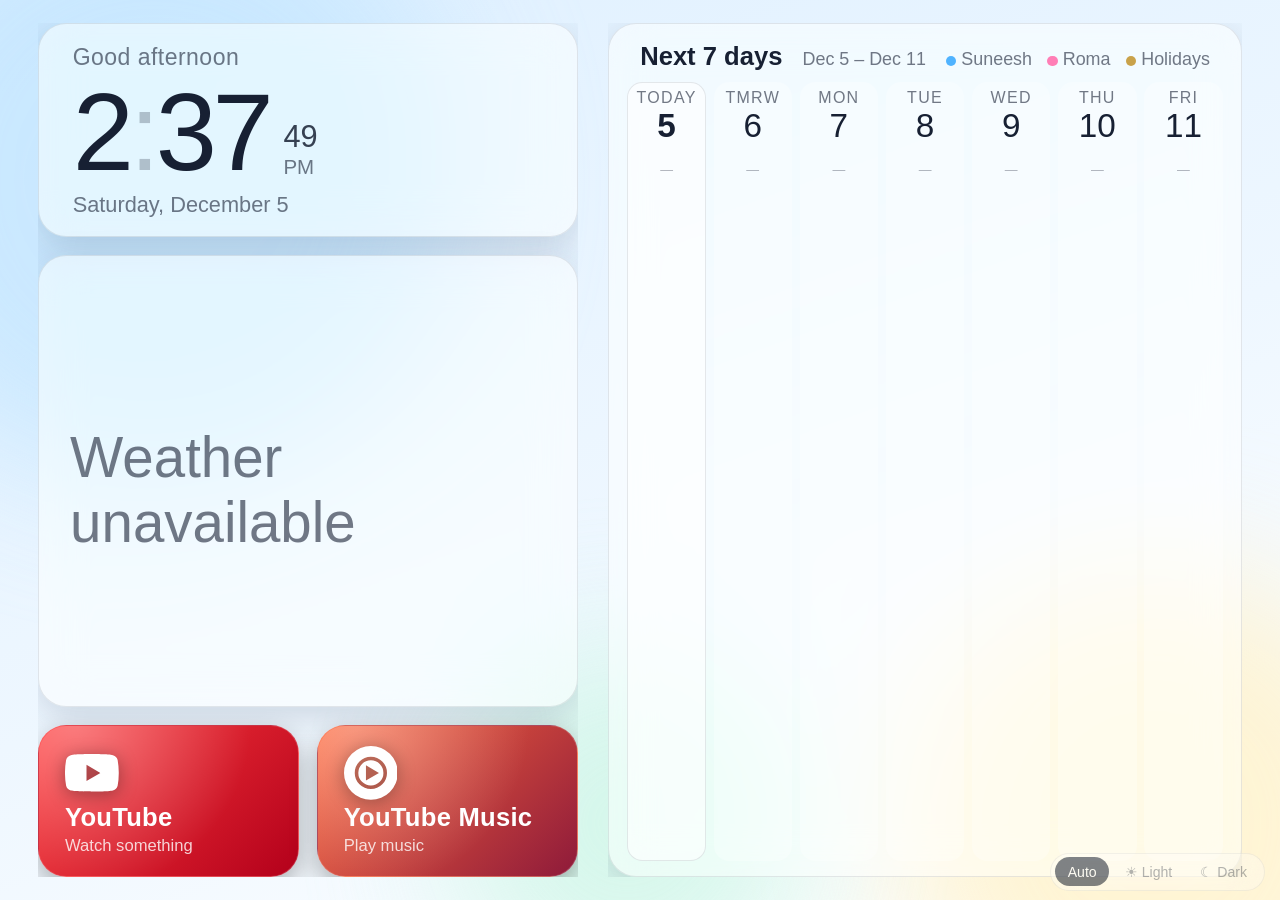
==== index.html @ c3b3e35f "Reserve status-bar height in Home Screen web-app mode (landscape reports 0 inset) Co-Authored-By: Cl" ====
<!doctype html>
<html lang="en">
<head>
<meta charset="utf-8">
<meta name="viewport" content="width=device-width,initial-scale=1,viewport-fit=cover">
<meta name="apple-mobile-web-app-capable" content="yes">
<meta name="apple-mobile-web-app-status-bar-style" content="black-translucent">
<title>Home</title>
<style>
:root{--fg:#f2f4f8;--muted:rgba(242,244,248,.62);--glass:rgba(255,255,255,.08);--line:rgba(255,255,255,.14);--chip:rgba(255,255,255,.16);--chipline:rgba(255,255,255,.7);--col:rgba(255,255,255,.04);--coltoday:rgba(255,255,255,.12);--shadow:rgba(0,0,0,.28)}
body.light{--fg:#172033;--muted:rgba(23,32,51,.6);--glass:rgba(255,255,255,.55);--line:rgba(23,32,51,.1);--chip:rgba(23,32,51,.08);--chipline:rgba(23,32,51,.55);--col:rgba(255,255,255,.28);--coltoday:rgba(255,255,255,.6);--shadow:rgba(40,60,90,.18)}
body{transition:color .6s}
*{box-sizing:border-box}
html,body{margin:0;height:100%;overflow:hidden;background:#0a0f1e;color:var(--fg);font-family:-apple-system,"SF Pro Display",Helvetica,Arial,sans-serif;-webkit-user-select:none;user-select:none;-webkit-touch-callout:none}
/* sky */
#sky{position:fixed;inset:0;background:linear-gradient(160deg,var(--c1) 0%,var(--c2) 55%,var(--c3) 100%);transition:background 8s linear;z-index:0}
.orb{position:fixed;border-radius:50%;filter:blur(70px);opacity:.55;transition:opacity .8s;mix-blend-mode:screen;z-index:0;will-change:transform}
#o1{width:48vw;height:48vw;left:-12vw;top:-10vw;background:var(--o1);animation:drift1 38s ease-in-out infinite alternate}
#o2{width:40vw;height:40vw;right:-10vw;bottom:-14vw;background:var(--o2);animation:drift2 46s ease-in-out infinite alternate}
#o3{width:28vw;height:28vw;left:35vw;bottom:-8vw;background:var(--o3);animation:drift3 54s ease-in-out infinite alternate}
@keyframes drift1{to{transform:translate(18vw,14vh) scale(1.15)}}
@keyframes drift2{to{transform:translate(-16vw,-18vh) scale(1.1)}}
@keyframes drift3{to{transform:translate(12vw,-22vh) scale(.9)}}
#stars{position:fixed;inset:0;z-index:0;opacity:0;transition:opacity 6s}
body.light #stars{display:none}
#stars i{position:absolute;width:2px;height:2px;border-radius:50%;background:#fff;animation:twinkle var(--d) ease-in-out infinite alternate}
@keyframes twinkle{from{opacity:.15;transform:scale(.8)}to{opacity:.95;transform:scale(1.2)}}
/* layout */
#app{position:relative;z-index:1;height:100%;height:-webkit-fill-available;display:grid;grid-template-columns:minmax(0,46fr) minmax(0,54fr);grid-template-rows:minmax(0,1fr);gap:2.4vw;padding:2.6vh 3vw;padding-top:calc(2.6vh + env(safe-area-inset-top));padding-bottom:calc(2.6vh + env(safe-area-inset-bottom));padding-left:calc(3vw + env(safe-area-inset-left));padding-right:calc(3vw + env(safe-area-inset-right));overflow:hidden}
body{height:-webkit-fill-available}
/* Home Screen web app: iPadOS draws its status bar over the page and reports 0 inset in landscape */
body.standalone #app{padding-top:calc(2.6vh + max(env(safe-area-inset-top), 28px))}
@media (orientation:portrait){body.standalone #app{padding-top:calc(2vh + max(env(safe-area-inset-top), 28px))}}
.col{display:flex;flex-direction:column;gap:2vh;min-height:0;overflow:hidden}
#clock,#tiles{flex:0 0 auto}
.card{background:var(--glass);border:1px solid var(--line);border-radius:2.2vw;-webkit-backdrop-filter:blur(22px) saturate(140%);backdrop-filter:blur(22px) saturate(140%);box-shadow:0 1.2vh 4vh var(--shadow);transition:background .6s,border-color .6s,box-shadow .6s;animation:rise .9s cubic-bezier(.2,.8,.2,1) both}
.card:nth-child(2){animation-delay:.12s}.card:nth-child(3){animation-delay:.24s}
@keyframes rise{from{opacity:0;transform:translateY(3vh)}to{opacity:1;transform:none}}
/* clock */
#clock{padding:2.2vh 2.6vw 2vh}
.greet{font-size:1.8vw;color:var(--muted);letter-spacing:.02em}
.time{font-size:8.6vw;font-weight:200;letter-spacing:-.04em;line-height:1;margin:.6vh 0 0;font-variant-numeric:tabular-nums;display:flex;align-items:flex-end}
.time .side{display:flex;flex-direction:column;justify-content:flex-end;margin-left:1.1vw;padding-bottom:.7vw;letter-spacing:0;font-weight:400}
.time .ss{font-size:2.4vw;color:var(--fg);opacity:.85;line-height:1}
.time .ampm{font-size:1.6vw;color:var(--muted);margin-top:.5vh;line-height:1}
.time .colon{transition:opacity .35s}
.date{font-size:1.7vw;color:var(--muted);margin-top:.6vh}
/* weather */
#wx{padding:2vh 2.4vw;flex:1 1 0;min-height:0;overflow:hidden;display:flex;flex-direction:column;justify-content:center}
.wxin{--wxs:1;font-size:calc(1.25vw * var(--wxs));display:flex;flex-direction:column}
.wx-now{display:flex;align-items:center;gap:2em}.wx-now>div:last-child{min-width:0}
.wx-icon{font-size:7em;line-height:1;filter:drop-shadow(0 .6vh 1.6vh rgba(0,0,0,.35));animation:bob 5s ease-in-out infinite}
@keyframes bob{50%{transform:translateY(-.8vh) rotate(-3deg)}}
.wx-temp{font-size:7.5em;font-weight:200;letter-spacing:-.04em;line-height:1}
.wx-desc{font-size:2em;margin-top:.3em}.wx-meta{font-size:1.6em;color:var(--muted);margin-top:.2em}
.wx-days{display:flex;justify-content:space-between;margin-top:1.6em;padding-top:1.3em;border-top:1px solid var(--line)}
.day{text-align:center;font-size:1.65em;color:var(--muted)}.day .i{font-size:1.9em;margin:.2em 0}.day .hi{color:var(--fg);font-weight:600}.day .lo{margin-left:.3em}
/* tiles */
#tiles{display:grid;grid-template-columns:1fr 1fr;gap:2vh}
.tile{position:relative;display:flex;flex-direction:column;justify-content:flex-end;gap:.4vh;padding:2.2vh 2vw;min-height:12vh;border-radius:2.2vw;color:#fff;text-decoration:none;overflow:hidden;border:1px solid rgba(255,255,255,.18);box-shadow:0 1.2vh 3vh rgba(0,0,0,.3);transition:transform .25s,box-shadow .25s;animation:rise .9s .36s cubic-bezier(.2,.8,.2,1) both}
.tile:active{transform:scale(.96)}
.tile::before{content:"";position:absolute;inset:-40%;background:radial-gradient(circle at 30% 20%,rgba(255,255,255,.35),transparent 45%);animation:sheen 9s linear infinite}
@keyframes sheen{to{transform:rotate(360deg)}}
.tile svg{width:4.2vw;height:4.2vw;fill:#fff;filter:drop-shadow(0 .4vh 1vh rgba(0,0,0,.35))}
.tile .t{font-size:2vw;font-weight:600;letter-spacing:.01em}.tile .s{font-size:1.3vw;opacity:.8}
#yt{background:linear-gradient(135deg,#ff3d3d,#b3001b)}#ym{background:linear-gradient(135deg,#ff6a3d,#8e1a3a)}
/* calendar */
#cal{flex:1;overflow:hidden;position:relative;display:flex;flex-direction:column}
#cal .hd{display:flex;justify-content:space-between;align-items:baseline;padding:2vh 2.4vw 1.2vh}
#cal .hd b{font-size:2vw;font-weight:600}#cal .hd span{font-size:1.4vw;color:var(--muted)}
#days{flex:1;min-height:0;display:grid;grid-template-columns:repeat(7,minmax(0,1fr));gap:.6vw;padding:0 1.4vw 1.6vh}
.dcol{display:flex;flex-direction:column;min-height:0;border-radius:1.2vw;padding:.8vh .5vw;background:var(--col)}
.dcol.today{background:var(--coltoday);box-shadow:inset 0 0 0 1px var(--line)}
.dcol .dn{font-size:1.25vw;color:var(--muted);text-align:center;letter-spacing:.08em;text-transform:uppercase}
.dcol .dd{font-size:2.6vw;font-weight:300;text-align:center;line-height:1.15;margin-bottom:.8vh}
.dcol.today .dd{font-weight:600}
.evs{display:flex;flex-direction:column;gap:.5vh;min-height:0;overflow:hidden}
.ev{cursor:pointer;-webkit-tap-highlight-color:transparent;transition:transform .15s,background .2s;background:var(--chip);border-left:.3vw solid var(--c,var(--chipline));border-radius:.6vw;padding:.5vh .5vw;font-size:1.15vw;line-height:1.25;overflow:hidden}
.ev .et{display:block;font-size:.95vw;color:var(--muted);font-variant-numeric:tabular-nums}
.ev .es{display:-webkit-box;-webkit-line-clamp:2;-webkit-box-orient:vertical;overflow:hidden;font-weight:500;word-break:break-word}
.ev.allday{background:var(--chip)}
.ev.now{box-shadow:inset 0 0 0 1px var(--c,var(--chipline))}
.ev:active{transform:scale(.95)}
.more{font-size:1vw;color:var(--muted);text-align:center;margin-top:.3vh;cursor:pointer;padding:.4vh 0}
/* event sheet */
#sheet{position:fixed;inset:0;z-index:10;display:flex;align-items:center;justify-content:center;background:rgba(5,8,20,.45);-webkit-backdrop-filter:blur(6px);backdrop-filter:blur(6px);opacity:0;pointer-events:none;transition:opacity .25s}
#sheet.open{opacity:1;pointer-events:auto}
#sheet .box{width:min(560px,82vw);max-height:78vh;overflow:auto;-webkit-overflow-scrolling:touch;background:var(--glass);border:1px solid var(--line);border-radius:22px;padding:26px 28px;color:var(--fg);-webkit-backdrop-filter:blur(30px) saturate(150%);backdrop-filter:blur(30px) saturate(150%);box-shadow:0 20px 60px rgba(0,0,0,.35);transform:translateY(20px) scale(.97);transition:transform .3s cubic-bezier(.2,.8,.2,1)}
body:not(.light) #sheet .box{background:rgba(20,28,52,.82)}
body.light #sheet .box{background:rgba(255,255,255,.9)}
#sheet.open .box{transform:none}
#sheet h2{margin:0 0 6px;font-size:26px;font-weight:600;line-height:1.2}
#sheet .when{font-size:17px;color:var(--muted)}
#sheet .row{display:flex;gap:10px;margin-top:16px;font-size:16px;line-height:1.4}
#sheet .row b{flex:0 0 22px;text-align:center;opacity:.75;font-weight:400}
#sheet .notes{white-space:pre-wrap;word-break:break-word}
#sheet .notes a{color:inherit}
#sheet .list .item{padding:12px 0;border-top:1px solid var(--line);cursor:pointer}
#sheet .list .item:first-child{border-top:0}
#sheet .list .item .when{font-size:14px}
#sheet .list .item .t{font-size:18px;font-weight:500}
#sheet .close{display:block;margin:22px auto 0;padding:10px 26px;border-radius:30px;border:0;background:var(--fg);color:var(--bgc,#0a0f1e);font:inherit;font-size:16px;font-weight:600;cursor:pointer}
body.light #sheet .close{color:#fff}
.empty{font-size:1vw;color:var(--muted);text-align:center;margin-top:1vh;opacity:.6}
#cal .hd .legend{display:flex;gap:1.2vw;font-size:1.1vw;color:var(--muted);flex-wrap:wrap;justify-content:flex-end}
#cal .hd .legend i{display:inline-block;width:.8vw;height:.8vw;border-radius:50%;margin-right:.4vw;vertical-align:middle;background:var(--c)}
@media (orientation:portrait){#cal .hd .legend{font-size:1.6vw}#cal .hd .legend i{width:1.2vw;height:1.2vw}}
#sheet .who{display:inline-block;font-size:14px;padding:3px 10px;border-radius:12px;margin-bottom:10px;color:#fff;background:var(--c,#888)}
/* portrait: stack everything */
@media (orientation:portrait){
 #app{grid-template-columns:minmax(0,1fr);grid-template-rows:auto minmax(0,1fr);gap:2vh;padding:2vh 4vw;padding-top:calc(2vh + env(safe-area-inset-top));padding-bottom:calc(2vh + env(safe-area-inset-bottom))}
 .col:first-child{display:grid;grid-template-columns:1fr 1fr;grid-template-rows:auto auto;gap:2vh}
 #clock{grid-column:1}#wx{grid-column:2;grid-row:1}#tiles{grid-column:1/-1}
 .time{font-size:10vw}.greet,.date{font-size:2.5vw}.time .ss{font-size:3vw}.time .ampm{font-size:2.2vw}
 .wxin{font-size:calc(1.6vw * var(--wxs))}
 .tile{min-height:11vh}.tile .t{font-size:2.8vw}.tile .s{font-size:1.8vw}.tile svg{width:5.5vw;height:5.5vw}
 #cal .hd b{font-size:2.8vw}#cal .hd span{font-size:1.9vw}
 .dcol .dn{font-size:1.7vw}.dcol .dd{font-size:3.6vw}.ev{font-size:1.65vw}.ev .et{font-size:1.35vw}.more,.empty{font-size:1.5vw}
}
.dim #app{filter:brightness(.72)}
body.light .orb{opacity:.7;mix-blend-mode:normal}
/* mode toggle */
#mode{position:fixed;right:calc(1.2vw + env(safe-area-inset-right));bottom:calc(1vh + env(safe-area-inset-bottom));z-index:5;display:flex;gap:.2vw;padding:.3vw;border-radius:3vw;background:var(--glass);border:1px solid var(--line);-webkit-backdrop-filter:blur(16px);backdrop-filter:blur(16px);opacity:.55;transition:opacity .3s}
#mode:hover,#mode:active{opacity:1}
#mode button{appearance:none;-webkit-appearance:none;border:0;background:transparent;color:var(--fg);font:inherit;font-size:1.1vw;padding:.5vw 1vw;border-radius:3vw;opacity:.6;cursor:pointer}
#mode button.on{background:var(--fg);color:#fff;opacity:1}
body.light #mode button.on{color:#fff}
body:not(.light) #mode button.on{color:#0a0f1e}
@media (orientation:portrait){#mode button{font-size:1.6vw;padding:.8vw 1.5vw}}
</style>
</head>
<body>
<div id="sky"></div><div class="orb" id="o1"></div><div class="orb" id="o2"></div><div class="orb" id="o3"></div><div id="stars"></div>
<div id="app">
  <div class="col">
    <div class="card" id="clock">
      <div class="greet" id="greet">Hello</div>
      <div class="time"><span id="hh">--</span><span class="colon" id="dot">:</span><span id="mm">--</span><span class="side"><span class="ss" id="ss">--</span><span class="ampm" id="ampm"></span></span></div>
      <div class="date" id="date"></div>
    </div>
    <div class="card" id="wx"><div class="wxin"><div class="wx-desc" style="color:var(--muted)">Loading weather…</div></div></div>
    <div id="tiles">
      <a class="tile" id="yt" href="https://www.youtube.com/?app=desktop" rel="noopener">
        <svg viewBox="0 0 24 24"><path d="M23.5 6.2a3 3 0 0 0-2.1-2.1C19.5 3.6 12 3.6 12 3.6s-7.5 0-9.4.5A3 3 0 0 0 .5 6.2 31 31 0 0 0 0 12a31 31 0 0 0 .5 5.8 3 3 0 0 0 2.1 2.1c1.9.5 9.4.5 9.4.5s7.5 0 9.4-.5a3 3 0 0 0 2.1-2.1A31 31 0 0 0 24 12a31 31 0 0 0-.5-5.8zM9.6 15.6V8.4l6.2 3.6-6.2 3.6z"/></svg>
        <div class="t">YouTube</div><div class="s">Watch something</div></a>
      <a class="tile" id="ym" href="https://music.youtube.com" rel="noopener">
        <svg viewBox="0 0 24 24"><path d="M12 0a12 12 0 1 0 0 24 12 12 0 0 0 0-24zm0 4.8a7.2 7.2 0 1 1 0 14.4 7.2 7.2 0 0 1 0-14.4zm0 1.6a5.6 5.6 0 1 0 0 11.2 5.6 5.6 0 0 0 0-11.2zM9.8 8.6l5.8 3.4-5.8 3.4V8.6z"/></svg>
        <div class="t">YouTube Music</div><div class="s">Play music</div></a>
    </div>
  </div>
  <div class="col">
    <div class="card" id="cal">
      <div class="hd"><b>Next 7 days</b><span id="week"></span><span class="legend" id="legend"></span></div>
      <div id="days"></div>
    </div>
  </div>
</div>
<div id="sheet"><div class="box" id="sheetbox"></div></div>
<div id="mode"><button data-m="auto">Auto</button><button data-m="light">☀︎ Light</button><button data-m="dark">☾ Dark</button></div>
<script>if(navigator.standalone||matchMedia('(display-mode: standalone)').matches)document.body.classList.add('standalone')</script>
<script src="./vendor/ical.min.js"></script>
<script>
// ---- settings ----
var CAL_INDEX='./calendars/index.json'; // feeds synced every 20 min by .github/workflows/sync-calendar.yml from the CAL_FEEDS secret
var MAX_EVENTS=5; // per day before "+N more"
var TZ='America/Los_Angeles', LAT=37.7749, LON=-122.4194;
var DIM_FROM=22, DIM_TO=6; // dim screen between these hours

// ---- calendar (ICS file in this repo, rendered as a 7-day view) ----
function ymd(d){return fmt(d,{year:'numeric',month:'2-digit',day:'2-digit'})} // local date key in TZ
function dayStart(d){var p=ymd(d).split('/');return new Date(p[2]+'-'+p[0]+'-'+p[1]+'T00:00:00')}
function esc(t){return String(t).replace(/[&<>]/g,function(c){return{'&':'&amp;','<':'&lt;','>':'&gt;'}[c]})}
var EVS=[],DAYS=[];
function renderCal(events){
 var now=new Date(),days=[],i,h=''; EVS=[];DAYS=[];
 for(i=0;i<7;i++){var d=new Date(now);d.setDate(now.getDate()+i);days.push({key:ymd(d),date:d,evs:[]})}
 events.forEach(function(e){days.forEach(function(d){
  if(e.allDay){ if(e.dayKeys.indexOf(d.key)>=0) d.evs.push(e) }
  else if(ymd(e.start)===d.key) d.evs.push(e) })});
 days.forEach(function(d,i){
  d.evs.sort(function(a,b){return (a.allDay?-1:a.start-0)-(b.allDay?-1:b.start-0)});
  h+='<div class="dcol'+(i===0?' today':'')+'"><div class="dn">'+(i===0?'Today':i===1?'Tmrw':fmt(d.date,{weekday:'short'}))+'</div><div class="dd">'+fmt(d.date,{day:'numeric'})+'</div><div class="evs">';
  if(!d.evs.length) h+='<div class="empty">—</div>';
  d.evs.slice(0,MAX_EVENTS).forEach(function(e){
   var live=!e.allDay&&e.start<=now&&e.end>now; EVS.push(e);
   h+='<div data-ev="'+(EVS.length-1)+'" class="ev'+(e.allDay?' allday':'')+(live?' now':'')+'" style="--c:'+e.color+'">'+(e.allDay?'':'<span class="et">'+fmt(e.start,{hour:'numeric',minute:'2-digit'}).replace(/:00/,'').replace(' ','').toLowerCase()+'</span>')+'<span class="es">'+esc(e.title)+'</span></div>'});
  if(d.evs.length>MAX_EVENTS){DAYS.push(d);h+='<div class="more" data-day="'+(DAYS.length-1)+'">+'+(d.evs.length-MAX_EVENTS)+' more</div>'}
  h+='</div></div>'});
 document.getElementById('days').innerHTML=h;
}
function parseFeed(txt,cal,from,to,out){
  var comp=new ICAL.Component(ICAL.parse(txt));
  comp.getAllSubcomponents('vevent').forEach(function(v){
   var ev=new ICAL.Event(v); if(!ev.startDate) return;
   function push(st,en){ var s=st.toJSDate(),e=en?en.toJSDate():new Date(s.getTime()+3600000);
    if(e<from||s>to) return;
    var allDay=st.isDate, keys=[];
    if(allDay){ var nd=en?Math.max(1,Math.round((Date.UTC(en.year,en.month-1,en.day)-Date.UTC(st.year,st.month-1,st.day))/86400000)):1;
     for(var k=0;k<nd;k++){var u=new Date(Date.UTC(st.year,st.month-1,st.day+k));keys.push(('0'+(u.getUTCMonth()+1)).slice(-2)+'/'+('0'+u.getUTCDate()).slice(-2)+'/'+u.getUTCFullYear())}}
    out.push({title:ev.summary||'(untitled)',start:s,end:e,allDay:allDay,dayKeys:keys,loc:ev.location||'',notes:ev.description||'',cal:cal.name,color:cal.color}) }
   if(ev.isRecurring()){ var it=ev.iterator(),n,c=0; while((n=it.next())&&c++<2000){ var d=n.toJSDate(); if(d>to) break; if(d<from&&!ev.duration) continue; var occ=ev.getOccurrenceDetails(n); push(occ.startDate,occ.endDate) } }
   else push(ev.startDate,ev.endDate);
  });
}
function loadCal(){
 var from=new Date();from.setDate(from.getDate()-1);var to=new Date();to.setDate(to.getDate()+8);
 fetch(CAL_INDEX+'?t='+Date.now()).then(function(r){return r.json()}).then(function(cals){
  document.getElementById('legend').innerHTML=cals.length>1?cals.map(function(c){return '<span style="--c:'+c.color+'"><i></i>'+esc(c.name)+'</span>'}).join(''):'';
  return Promise.all(cals.map(function(c){return fetch('./calendars/'+c.file+'?t='+Date.now()).then(function(r){return r.text()}).then(function(t){return {cal:c,txt:t}}).catch(function(){return null})}))
 }).then(function(feeds){
  var out=[]; feeds.forEach(function(f){ if(!f) return; try{parseFeed(f.txt,f.cal,from,to,out)}catch(e){console.warn('bad feed',f.cal.name,e)} });
  renderCal(out);
 }).catch(function(e){document.getElementById('days').innerHTML='<div class="empty" style="grid-column:1/-1">Calendar unavailable</div>'});
}
loadCal();setInterval(loadCal,10*60*1000);
// ---- event details sheet ----
function linkify(t){return esc(t).replace(/(https?:\/\/[^\s<]+)/g,'<a href="$1">$1</a>')}
function whenText(e){
 if(e.allDay){var n=e.dayKeys.length;return 'All day'+(n>1?' · '+n+' days':'')}
 var same=ymd(e.start)===ymd(e.end), t=function(d){return fmt(d,{hour:'numeric',minute:'2-digit'})};
 return fmt(e.start,{weekday:'long',month:'short',day:'numeric'})+' · '+t(e.start)+' – '+(same?t(e.end):fmt(e.end,{month:'short',day:'numeric'})+' '+t(e.end))}
function openSheet(html){document.getElementById('sheetbox').innerHTML=html+'<button class="close" data-close>Close</button>';document.getElementById('sheet').classList.add('open');clearTimeout(window._sheetT);window._sheetT=setTimeout(closeSheet,60000)}
function closeSheet(){document.getElementById('sheet').classList.remove('open')}
function showEvent(e){
 var dateLine=e.allDay?fmt(new Date(Date.UTC(+e.dayKeys[0].slice(6),+e.dayKeys[0].slice(0,2)-1,+e.dayKeys[0].slice(3,5),12)),{weekday:'long',month:'long',day:'numeric'}):'';
 var h=(e.cal?'<span class="who" style="--c:'+e.color+'">'+esc(e.cal)+'</span>':'')+'<h2>'+esc(e.title)+'</h2><div class="when">'+(dateLine?dateLine+' · ':'')+whenText(e)+'</div>';
 if(e.loc) h+='<div class="row"><b>📍</b><div>'+linkify(e.loc)+'</div></div>';
 if(e.notes) h+='<div class="row"><b>📝</b><div class="notes">'+linkify(e.notes)+'</div></div>';
 openSheet(h)}
document.getElementById('days').addEventListener('click',function(ev){
 var t=ev.target.closest('[data-ev]'); if(t){showEvent(EVS[+t.getAttribute('data-ev')]);return}
 var m=ev.target.closest('[data-day]'); if(m){var d=DAYS[+m.getAttribute('data-day')],h='<h2>'+fmt(d.date,{weekday:'long',month:'long',day:'numeric'})+'</h2><div class="list">';
  d.evs.forEach(function(e,i){h+='<div class="item" data-li="'+i+'"><div class="when">'+(e.allDay?'All day':fmt(e.start,{hour:'numeric',minute:'2-digit'}))+'</div><div class="t">'+esc(e.title)+'</div></div>'});
  openSheet(h+'</div>');window._listDay=d}});
document.getElementById('sheet').addEventListener('click',function(ev){
 var li=ev.target.closest('[data-li]'); if(li&&window._listDay){showEvent(window._listDay.evs[+li.getAttribute('data-li')]);return}
 if(ev.target.id==='sheet'||ev.target.hasAttribute('data-close')) closeSheet()});

// ---- clock, greeting, sky ----
var SKYS={dark:{ // hour -> [c1,c2,c3,o1,o2,o3]
 night:['#070b1a','#0d1530','#141b3d','#2b3a8f','#4b1f7a','#0e6b7a'],
 dawn:['#120f2e','#2e1a45','#4a2340','#7a3f6b','#3d2a73','#8a5a3a'],
 day:['#0b1630','#122447','#1a3260','#2a5aa8','#3a2f80','#13706e'],
 dusk:['#140f2c','#331a44','#512238','#8a3d5a','#47307f','#8a4a2e']},
 light:{
 night:['#c9d3ea','#dfe6f5','#eef2fb','#b9c8f2','#d9c4ee','#bfe3ea'],
 dawn:['#f5dfe6','#fbe9d6','#fff6ea','#ffc9b3','#e3c8f2','#ffe2a8'],
 day:['#dff0ff','#eef7ff','#ffffff','#bfe4ff','#fff0c2','#c8f5e3'],
 dusk:['#f6e3ea','#ffe8d8','#fff3e6','#ffcdb8','#e2caf4','#ffe0b0']}};
var SKY=SKYS.dark;
// ---- light / dark mode ----
var MODE=(location.search.match(/mode=(auto|light|dark)/)||[])[1]||localStorage.getItem('mode')||'auto';
function isLightNow(h){return h>=7&&h<19}
function applyMode(h){var light=MODE==='light'||(MODE==='auto'&&isLightNow(h));document.body.classList.toggle('light',light);SKY=light?SKYS.light:SKYS.dark;
 var b=document.querySelectorAll('#mode button');for(var i=0;i<b.length;i++)b[i].classList.toggle('on',b[i].getAttribute('data-m')===MODE)}
document.getElementById('mode').addEventListener('click',function(e){var t=e.target.closest('button');if(!t)return;MODE=t.getAttribute('data-m');localStorage.setItem('mode',MODE);lastHour=-1;tick()});
function mix(a,b,t){var p=function(h){return[parseInt(h.slice(1,3),16),parseInt(h.slice(3,5),16),parseInt(h.slice(5,7),16)]},x=p(a),y=p(b);return'rgb('+x.map(function(v,i){return Math.round(v+(y[i]-v)*t)}).join(',')+')'}
function palette(h){ // smooth blend by hour (fractional)
 var k=[[0,'night'],[5,'night'],[7,'dawn'],[10,'day'],[16,'day'],[19,'dusk'],[21,'night'],[24,'night']];
 for(var i=0;i<k.length-1;i++) if(h>=k[i][0]&&h<k[i+1][0]){var t=(h-k[i][0])/(k[i+1][0]-k[i][0]);return SKY[k[i][1]].map(function(c,j){return mix(c,SKY[k[i+1][1]][j],t)})}
 return SKY.night}
function fmt(d,o){return new Intl.DateTimeFormat('en-US',Object.assign({timeZone:TZ},o)).format(d)}
var lastHour=-1;
function tick(){
 var d=new Date();
 var parts={};new Intl.DateTimeFormat('en-US',{timeZone:TZ,hour:'numeric',minute:'2-digit',second:'2-digit',hour12:false}).formatToParts(d).forEach(function(x){parts[x.type]=x.value});
 var h=+parts.hour%24, m=('0'+parts.minute).slice(-2), s=('0'+parts.second).slice(-2);
 var h12=((h+11)%12)+1;
 document.getElementById('hh').textContent=h12;document.getElementById('mm').textContent=m;
 document.getElementById('ss').textContent=s;
 document.getElementById('ampm').textContent=h<12?'AM':'PM';
 document.getElementById('dot').style.opacity=(d.getSeconds()%2)?.25:1;
 if(h!==lastHour){ lastHour=h; applyMode(h);
  document.getElementById('date').textContent=fmt(d,{weekday:'long',month:'long',day:'numeric'});
  document.getElementById('greet').textContent=h<5?'Good night':h<12?'Good morning':h<17?'Good afternoon':h<22?'Good evening':'Good night';
  var wkEnd=new Date(d);wkEnd.setDate(d.getDate()+6);
  document.getElementById('week').textContent=fmt(d,{month:'short',day:'numeric'})+' – '+fmt(wkEnd,{month:'short',day:'numeric'});
  var dim=(h>=DIM_FROM||h<DIM_TO);document.body.classList.toggle('dim',dim);
 }
 var p=palette(h+d.getMinutes()/60),r=document.documentElement.style;
 ['--c1','--c2','--c3','--o1','--o2','--o3'].forEach(function(v,i){r.setProperty(v,p[i])});
 document.getElementById('stars').style.opacity=(h>=20||h<6)?1:0;
}
(function stars(){var w=document.getElementById('stars'),f='';for(var i=0;i<90;i++)f+='<i style="left:'+Math.random()*100+'%;top:'+Math.random()*100+'%;--d:'+(2+Math.random()*4)+'s;animation-delay:-'+Math.random()*5+'s;width:'+(1+Math.random()*2)+'px;height:'+(1+Math.random()*2)+'px"></i>';w.innerHTML=f})();
tick();setInterval(tick,1000);

// ---- weather (Open-Meteo, no key) ----
var W={0:['☀️','Clear'],1:['🌤\ufe0f','Mostly clear'],2:['⛅','Partly cloudy'],3:['☁️','Overcast'],45:['🌫\ufe0f','Fog'],48:['🌫\ufe0f','Fog'],51:['🌦\ufe0f','Light drizzle'],53:['🌦\ufe0f','Drizzle'],55:['🌧\ufe0f','Heavy drizzle'],61:['🌧\ufe0f','Light rain'],63:['🌧\ufe0f','Rain'],65:['🌧\ufe0f','Heavy rain'],66:['🌧\ufe0f','Freezing rain'],67:['🌧\ufe0f','Freezing rain'],71:['🌨\ufe0f','Light snow'],73:['🌨\ufe0f','Snow'],75:['❄️','Heavy snow'],77:['🌨\ufe0f','Snow grains'],80:['🌦\ufe0f','Showers'],81:['🌧\ufe0f','Showers'],82:['⛈\ufe0f','Heavy showers'],85:['🌨\ufe0f','Snow showers'],86:['❄️','Snow showers'],95:['⛈\ufe0f','Thunderstorm'],96:['⛈\ufe0f','Thunderstorm'],99:['⛈\ufe0f','Thunderstorm']};
function wx(c,night){var x=W[c]||['🌡\ufe0f','—'];if(night&&(c===0||c===1))return['🌙',x[1]];return x}
function weather(){
 var u='https://api.open-meteo.com/v1/forecast?latitude='+LAT+'&longitude='+LON+'&current=temperature_2m,weather_code,wind_speed_10m,relative_humidity_2m,is_day&daily=temperature_2m_max,temperature_2m_min,weather_code&temperature_unit=fahrenheit&wind_speed_unit=mph&timezone='+encodeURIComponent(TZ)+'&forecast_days=5';
 fetch(u).then(function(r){return r.json()}).then(function(d){
  var c=d.current,x=wx(c.weather_code,!c.is_day),h='';
  h+='<div class="wx-now"><div class="wx-icon">'+x[0]+'</div><div><div class="wx-temp">'+Math.round(c.temperature_2m)+'°</div><div class="wx-desc">'+x[1]+' · San Francisco</div><div class="wx-meta">H '+Math.round(d.daily.temperature_2m_max[0])+'° L '+Math.round(d.daily.temperature_2m_min[0])+'° · '+Math.round(c.wind_speed_10m)+' mph · '+c.relative_humidity_2m+'%</div></div></div><div class="wx-days">';
  for(var i=1;i<d.daily.time.length;i++){var dt=new Date(d.daily.time[i]+'T12:00:00'),y=wx(d.daily.weather_code[i]);
   h+='<div class="day"><div>'+dt.toLocaleDateString('en-US',{weekday:'short'})+'</div><div class="i">'+y[0]+'</div><span class="hi">'+Math.round(d.daily.temperature_2m_max[i])+'°</span><span class="lo">'+Math.round(d.daily.temperature_2m_min[i])+'°</span></div>'}
  document.querySelector('#wx .wxin').innerHTML=h+'</div>'; fitWx(); setTimeout(fitWx,400); setTimeout(fitWx,2000);
 }).catch(function(){document.querySelector('#wx .wxin').innerHTML='<div class="wx-desc" style="color:var(--muted)">Weather unavailable</div>'});
}
// shrink the weather contents until they fit the card (runs after load, on resize and rotation)
function fitWx(){var card=document.getElementById('wx'),inner=card.querySelector('.wxin'),cs=getComputedStyle(card);
 var availH=card.clientHeight-parseFloat(cs.paddingTop)-parseFloat(cs.paddingBottom),availW=card.clientWidth-parseFloat(cs.paddingLeft)-parseFloat(cs.paddingRight);
 function fits(v){inner.style.setProperty('--wxs',v);return inner.scrollHeight<=availH&&inner.scrollWidth<=availW+1}
 var lo=.4,hi=1.8; for(var k=0;k<12;k++){var mid=(lo+hi)/2; if(fits(mid))lo=mid; else hi=mid}
 inner.style.setProperty('--wxs',(lo*.98).toFixed(3));
 if(window.FIT_DEBUG)console.log('fitWx t='+Math.round(performance.now())+' availH='+availH+' availW='+availW+' sc='+lo.toFixed(3));}
window.FIT_DEBUG=/debug/.test(location.search);var fitT;function fitSoon(){clearTimeout(fitT);fitT=setTimeout(fitWx,120)}
window.addEventListener('resize',fitSoon);window.addEventListener('orientationchange',fitSoon);
if(window.ResizeObserver){new ResizeObserver(fitSoon).observe(document.getElementById('wx'))}
weather();setInterval(weather,15*60*1000);
// reload nightly so the calendar embed never goes stale
setInterval(function(){var h=new Date().getHours();if(h===4)location.reload()},60*60*1000);
</script>
</body>
</html>
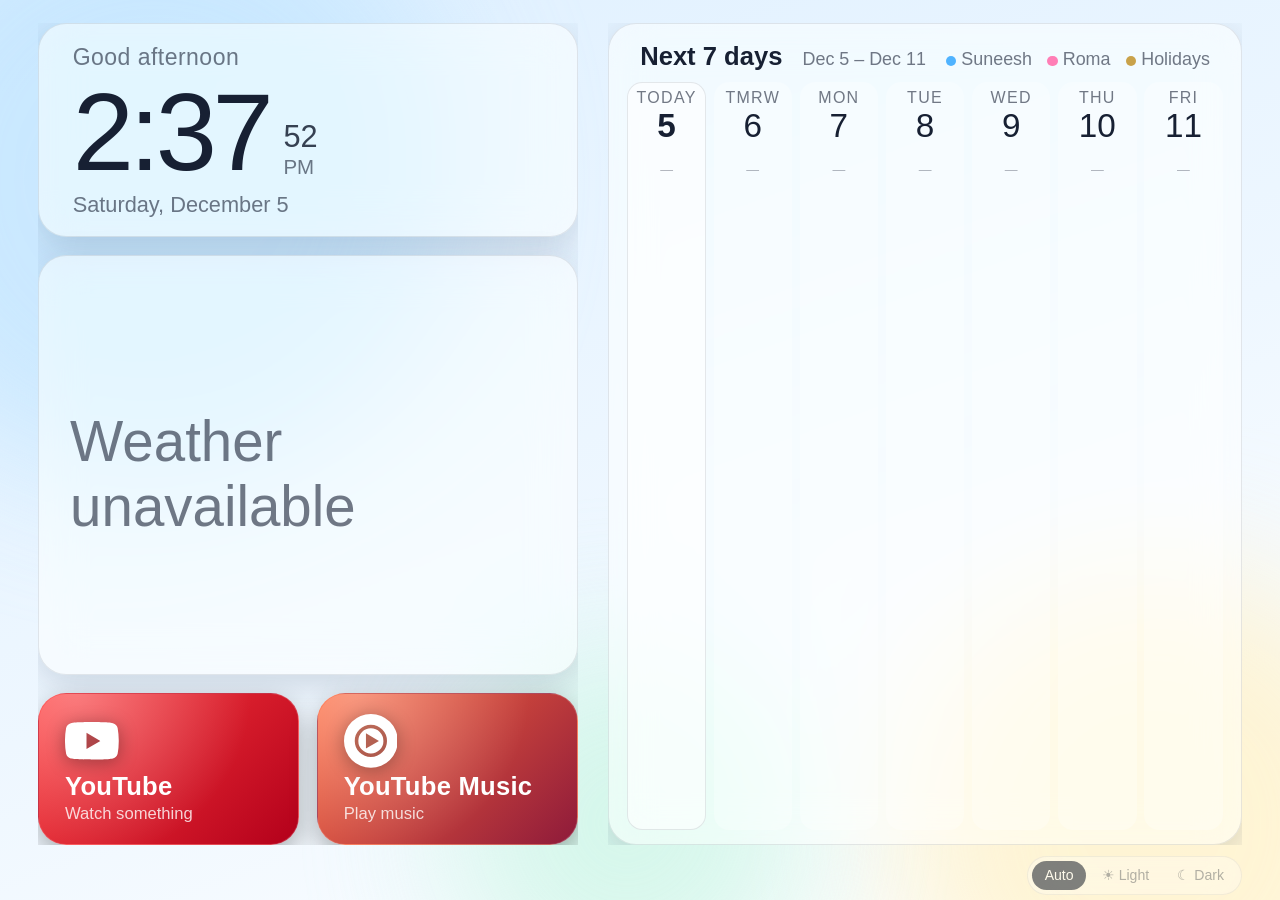
==== commit 1b3d84f0: "Reserve a bottom strip for the mode toggle so it never overlaps the cards Co-Authored-By: Claude Fab" ====
--- a/index.html
+++ b/index.html
@@ -26,7 +26,7 @@
 #stars i{position:absolute;width:2px;height:2px;border-radius:50%;background:#fff;animation:twinkle var(--d) ease-in-out infinite alternate}
 @keyframes twinkle{from{opacity:.15;transform:scale(.8)}to{opacity:.95;transform:scale(1.2)}}
 /* layout */
-#app{position:relative;z-index:1;height:100%;height:-webkit-fill-available;display:grid;grid-template-columns:minmax(0,46fr) minmax(0,54fr);grid-template-rows:minmax(0,1fr);gap:2.4vw;padding:2.6vh 3vw;padding-top:calc(2.6vh + env(safe-area-inset-top));padding-bottom:calc(2.6vh + env(safe-area-inset-bottom));padding-left:calc(3vw + env(safe-area-inset-left));padding-right:calc(3vw + env(safe-area-inset-right));overflow:hidden}
+#app{position:relative;z-index:1;height:100%;height:-webkit-fill-available;display:grid;grid-template-columns:minmax(0,46fr) minmax(0,54fr);grid-template-rows:minmax(0,1fr);gap:2.4vw;padding:2.6vh 3vw;padding-top:calc(2.6vh + env(safe-area-inset-top));padding-bottom:calc(1vh + 3.6vw + env(safe-area-inset-bottom));padding-left:calc(3vw + env(safe-area-inset-left));padding-right:calc(3vw + env(safe-area-inset-right));overflow:hidden}
 body{height:-webkit-fill-available}
 /* Home Screen web app: iPadOS draws its status bar over the page and reports 0 inset in landscape */
 body.standalone #app{padding-top:calc(2.6vh + max(env(safe-area-inset-top), 28px))}
@@ -108,7 +108,7 @@
 #sheet .who{display:inline-block;font-size:14px;padding:3px 10px;border-radius:12px;margin-bottom:10px;color:#fff;background:var(--c,#888)}
 /* portrait: stack everything */
 @media (orientation:portrait){
- #app{grid-template-columns:minmax(0,1fr);grid-template-rows:auto minmax(0,1fr);gap:2vh;padding:2vh 4vw;padding-top:calc(2vh + env(safe-area-inset-top));padding-bottom:calc(2vh + env(safe-area-inset-bottom))}
+ #app{grid-template-columns:minmax(0,1fr);grid-template-rows:auto minmax(0,1fr);gap:2vh;padding:2vh 4vw;padding-top:calc(2vh + env(safe-area-inset-top));padding-bottom:calc(1vh + 5.6vw + env(safe-area-inset-bottom))}
  .col:first-child{display:grid;grid-template-columns:1fr 1fr;grid-template-rows:auto auto;gap:2vh}
  #clock{grid-column:1}#wx{grid-column:2;grid-row:1}#tiles{grid-column:1/-1}
  .time{font-size:10vw}.greet,.date{font-size:2.5vw}.time .ss{font-size:3vw}.time .ampm{font-size:2.2vw}
@@ -120,13 +120,13 @@
 .dim #app{filter:brightness(.72)}
 body.light .orb{opacity:.7;mix-blend-mode:normal}
 /* mode toggle */
-#mode{position:fixed;right:calc(1.2vw + env(safe-area-inset-right));bottom:calc(1vh + env(safe-area-inset-bottom));z-index:5;display:flex;gap:.2vw;padding:.3vw;border-radius:3vw;background:var(--glass);border:1px solid var(--line);-webkit-backdrop-filter:blur(16px);backdrop-filter:blur(16px);opacity:.55;transition:opacity .3s}
+#mode{position:fixed;right:calc(3vw + env(safe-area-inset-right));bottom:calc(.6vh + env(safe-area-inset-bottom));z-index:5;display:flex;gap:.2vw;padding:.3vw;border-radius:3vw;background:var(--glass);border:1px solid var(--line);-webkit-backdrop-filter:blur(16px);backdrop-filter:blur(16px);opacity:.55;transition:opacity .3s}
 #mode:hover,#mode:active{opacity:1}
 #mode button{appearance:none;-webkit-appearance:none;border:0;background:transparent;color:var(--fg);font:inherit;font-size:1.1vw;padding:.5vw 1vw;border-radius:3vw;opacity:.6;cursor:pointer}
 #mode button.on{background:var(--fg);color:#fff;opacity:1}
 body.light #mode button.on{color:#fff}
 body:not(.light) #mode button.on{color:#0a0f1e}
-@media (orientation:portrait){#mode button{font-size:1.6vw;padding:.8vw 1.5vw}}
+@media (orientation:portrait){#mode{right:calc(4vw + env(safe-area-inset-right))}#mode button{font-size:1.6vw;padding:.8vw 1.5vw}}
 </style>
 </head>
 <body>
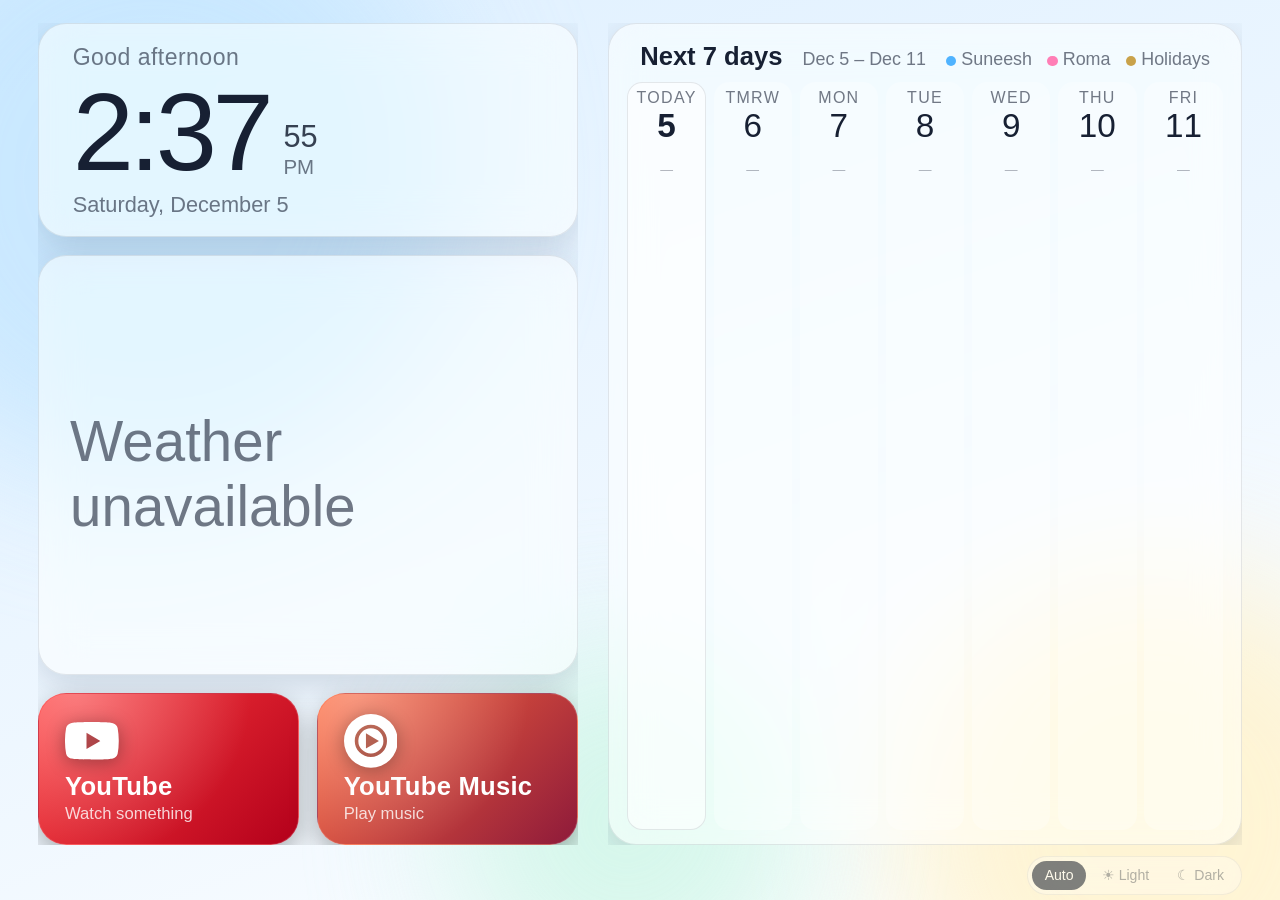
==== commit fc2e0caf: "Self-update: reload when a new version of the page is published Co-Authored-By: Claude Fable 5.1 <no" ====
--- a/index.html
+++ b/index.html
@@ -308,7 +308,11 @@
 window.addEventListener('resize',fitSoon);window.addEventListener('orientationchange',fitSoon);
 if(window.ResizeObserver){new ResizeObserver(fitSoon).observe(document.getElementById('wx'))}
 weather();setInterval(weather,15*60*1000);
-// reload nightly so the calendar embed never goes stale
+// self-update: compare the live page to the one we loaded; reload when it changes (and nightly at 4 AM)
+var PAGE_SRC=null;
+function fetchSelf(){return fetch(location.pathname+'?v='+Date.now(),{cache:'no-store'}).then(function(r){return r.ok?r.text():null})}
+fetchSelf().then(function(t){PAGE_SRC=t});
+setInterval(function(){fetchSelf().then(function(t){if(t&&PAGE_SRC&&t!==PAGE_SRC&&!document.getElementById('sheet').classList.contains('open'))location.reload()})},10*60*1000);
 setInterval(function(){var h=new Date().getHours();if(h===4)location.reload()},60*60*1000);
 </script>
 </body>
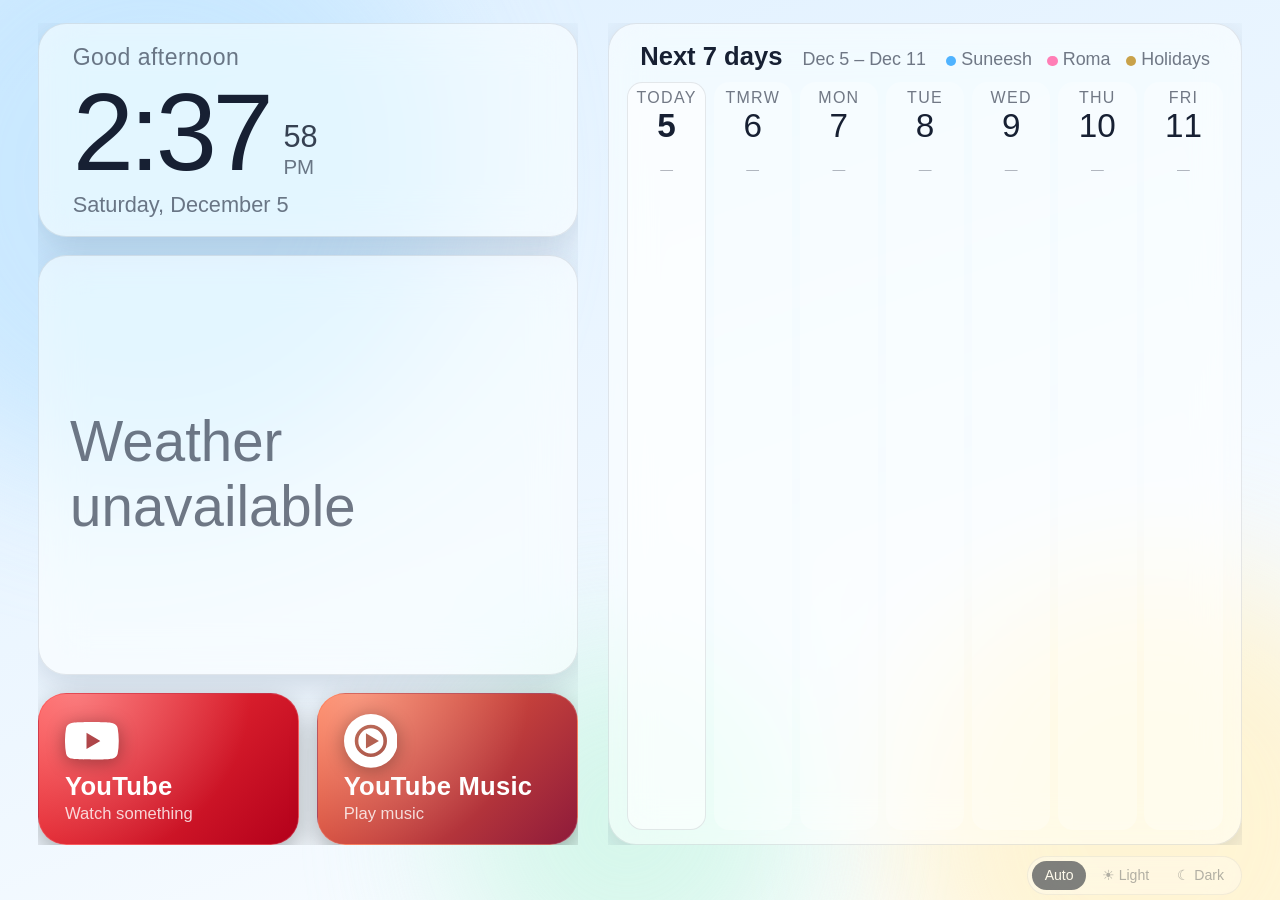
==== commit a13f32d6: "Sync: several feeds per person, placeholders for people without a link yet; legend dedupes names Co-" ====
--- a/index.html
+++ b/index.html
@@ -205,7 +205,8 @@
 function loadCal(){
  var from=new Date();from.setDate(from.getDate()-1);var to=new Date();to.setDate(to.getDate()+8);
  fetch(CAL_INDEX+'?t='+Date.now()).then(function(r){return r.json()}).then(function(cals){
-  document.getElementById('legend').innerHTML=cals.length>1?cals.map(function(c){return '<span style="--c:'+c.color+'"><i></i>'+esc(c.name)+'</span>'}).join(''):'';
+  var seen={},uniq=cals.filter(function(c){if(seen[c.name])return false;seen[c.name]=1;return true});
+  document.getElementById('legend').innerHTML=uniq.length>1?uniq.map(function(c){return '<span style="--c:'+c.color+'"><i></i>'+esc(c.name)+'</span>'}).join(''):'';
   return Promise.all(cals.map(function(c){return fetch('./calendars/'+c.file+'?t='+Date.now()).then(function(r){return r.text()}).then(function(t){return {cal:c,txt:t}}).catch(function(){return null})}))
  }).then(function(feeds){
   var out=[]; feeds.forEach(function(f){ if(!f) return; try{parseFeed(f.txt,f.cal,from,to,out)}catch(e){console.warn('bad feed',f.cal.name,e)} });
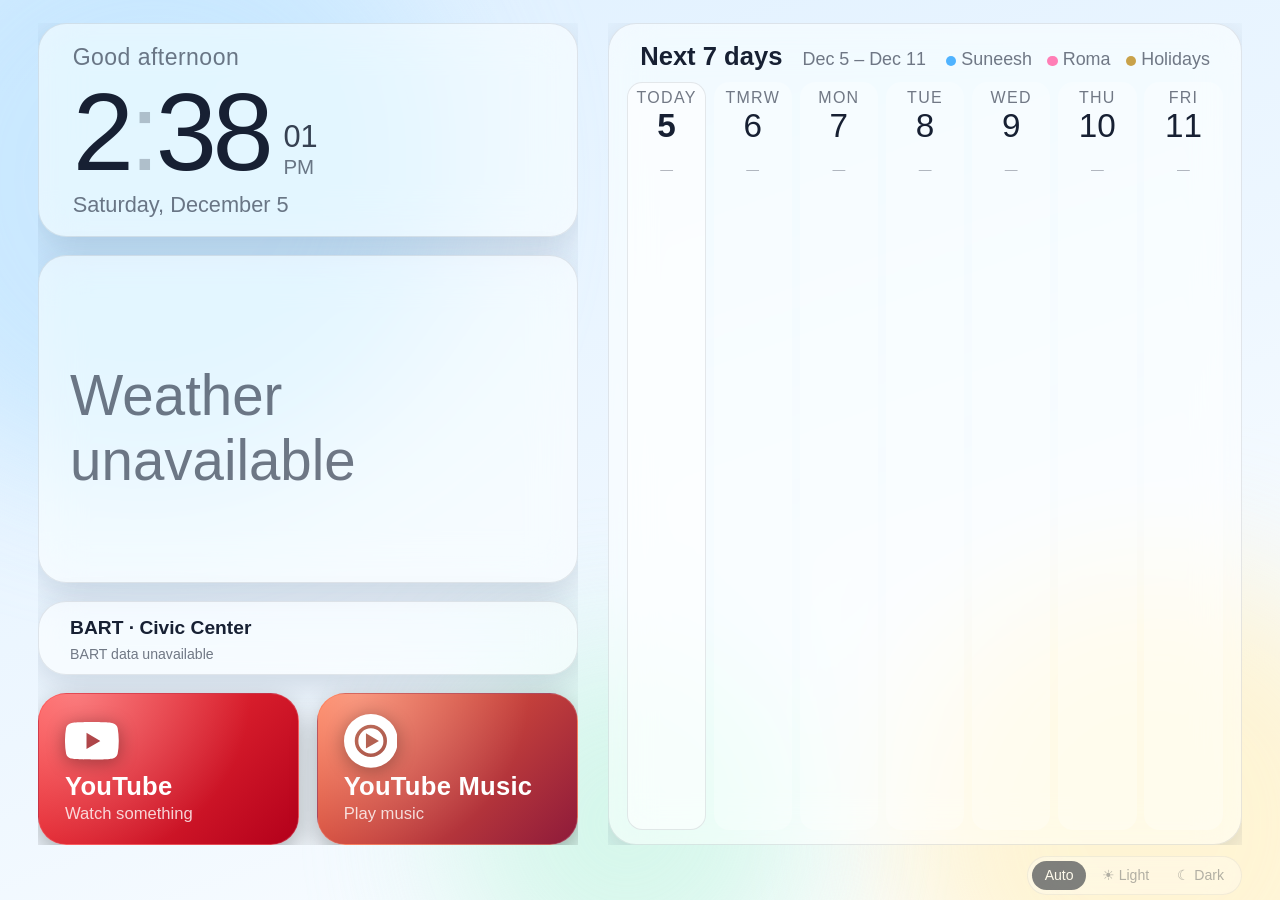
==== commit 7b8a7bcc: "BART departures card for Civic Center (public feed, refreshes every minute) Co-Authored-By: Claude F" ====
--- a/index.html
+++ b/index.html
@@ -55,6 +55,19 @@
 .wx-desc{font-size:2em;margin-top:.3em}.wx-meta{font-size:1.6em;color:var(--muted);margin-top:.2em}
 .wx-days{display:flex;justify-content:space-between;margin-top:1.6em;padding-top:1.3em;border-top:1px solid var(--line)}
 .day{text-align:center;font-size:1.65em;color:var(--muted)}.day .i{font-size:1.9em;margin:.2em 0}.day .hi{color:var(--fg);font-weight:600}.day .lo{margin-left:.3em}
+/* bart */
+#bart{padding:1.6vh 2.4vw 1.4vh;flex:0 0 auto}
+#bart .bh{display:flex;justify-content:space-between;align-items:baseline;margin-bottom:.8vh}
+#bart .bh b{font-size:1.5vw;font-weight:600}#bart .bh span{font-size:1.1vw;color:var(--muted)}
+#bart .dirs{display:grid;grid-template-columns:1fr 1fr;gap:1.6vw}
+#bart .dir h4{margin:0 0 .5vh;font-size:1.05vw;font-weight:600;letter-spacing:.08em;text-transform:uppercase;color:var(--muted)}
+#bart .row{display:flex;align-items:center;gap:.6vw;font-size:1.25vw;line-height:1.3;padding:.25vh 0}
+#bart .row i{flex:0 0 .7vw;height:.7vw;border-radius:50%;background:var(--lc)}
+#bart .row .dest{flex:1;white-space:nowrap;overflow:hidden;text-overflow:ellipsis}
+#bart .row .mins{font-variant-numeric:tabular-nums;color:var(--muted);white-space:nowrap}
+#bart .row .mins b{color:var(--fg);font-weight:600}
+#bart .none{font-size:1.1vw;color:var(--muted)}
+@media (orientation:portrait){#bart{grid-column:1/-1}#bart .bh b{font-size:2.2vw}#bart .bh span{font-size:1.6vw}#bart .dir h4{font-size:1.5vw}#bart .row{font-size:1.8vw}#bart .row i{flex-basis:1vw;height:1vw}#bart .none{font-size:1.6vw}}
 /* tiles */
 #tiles{display:grid;grid-template-columns:1fr 1fr;gap:2vh}
 .tile{position:relative;display:flex;flex-direction:column;justify-content:flex-end;gap:.4vh;padding:2.2vh 2vw;min-height:12vh;border-radius:2.2vw;color:#fff;text-decoration:none;overflow:hidden;border:1px solid rgba(255,255,255,.18);box-shadow:0 1.2vh 3vh rgba(0,0,0,.3);transition:transform .25s,box-shadow .25s;animation:rise .9s .36s cubic-bezier(.2,.8,.2,1) both}
@@ -110,7 +123,7 @@
 @media (orientation:portrait){
  #app{grid-template-columns:minmax(0,1fr);grid-template-rows:auto minmax(0,1fr);gap:2vh;padding:2vh 4vw;padding-top:calc(2vh + env(safe-area-inset-top));padding-bottom:calc(1vh + 5.6vw + env(safe-area-inset-bottom))}
  .col:first-child{display:grid;grid-template-columns:1fr 1fr;grid-template-rows:auto auto;gap:2vh}
- #clock{grid-column:1}#wx{grid-column:2;grid-row:1}#tiles{grid-column:1/-1}
+ #clock{grid-column:1}#wx{grid-column:2;grid-row:1}#tiles,#bart{grid-column:1/-1}
  .time{font-size:10vw}.greet,.date{font-size:2.5vw}.time .ss{font-size:3vw}.time .ampm{font-size:2.2vw}
  .wxin{font-size:calc(1.6vw * var(--wxs))}
  .tile{min-height:11vh}.tile .t{font-size:2.8vw}.tile .s{font-size:1.8vw}.tile svg{width:5.5vw;height:5.5vw}
@@ -139,6 +152,7 @@
       <div class="date" id="date"></div>
     </div>
     <div class="card" id="wx"><div class="wxin"><div class="wx-desc" style="color:var(--muted)">Loading weather…</div></div></div>
+    <div class="card" id="bart"><div class="bh"><b>BART · Civic Center</b><span id="bart-upd">loading…</span></div><div class="dirs" id="bart-dirs"></div></div>
     <div id="tiles">
       <a class="tile" id="yt" href="https://www.youtube.com/?app=desktop" rel="noopener">
         <svg viewBox="0 0 24 24"><path d="M23.5 6.2a3 3 0 0 0-2.1-2.1C19.5 3.6 12 3.6 12 3.6s-7.5 0-9.4.5A3 3 0 0 0 .5 6.2 31 31 0 0 0 0 12a31 31 0 0 0 .5 5.8 3 3 0 0 0 2.1 2.1c1.9.5 9.4.5 9.4.5s7.5 0 9.4-.5a3 3 0 0 0 2.1-2.1A31 31 0 0 0 24 12a31 31 0 0 0-.5-5.8zM9.6 15.6V8.4l6.2 3.6-6.2 3.6z"/></svg>
@@ -285,6 +299,25 @@
 (function stars(){var w=document.getElementById('stars'),f='';for(var i=0;i<90;i++)f+='<i style="left:'+Math.random()*100+'%;top:'+Math.random()*100+'%;--d:'+(2+Math.random()*4)+'s;animation-delay:-'+Math.random()*5+'s;width:'+(1+Math.random()*2)+'px;height:'+(1+Math.random()*2)+'px"></i>';w.innerHTML=f})();
 tick();setInterval(tick,1000);
 
+// ---- BART departures (public feed, no key needed beyond BART's published one) ----
+var BART_STATION='CIVC', BART_KEY='MW9S-E7SL-26DU-VV8V', LINE={RED:'#e8373d',YELLOW:'#f5c400',BLUE:'#2f8bff',GREEN:'#3cb54a',ORANGE:'#ff8a00',PURPLE:'#9b59ff',WHITE:'#dddddd'};
+function bart(){
+ fetch('https://api.bart.gov/api/etd.aspx?cmd=etd&orig='+BART_STATION+'&key='+BART_KEY+'&json=y').then(function(r){return r.json()}).then(function(j){
+  var st=j.root.station[0],dirs={North:[],South:[]};
+  (st.etd||[]).forEach(function(e){var est=e.estimate.filter(function(x){return x.minutes!=='0'||true}).slice(0,3);if(!est.length)return;
+   var mins=est.map(function(x){return x.minutes==='Leaving'?0:+x.minutes}),dir=est[0].direction==='North'?'North':'South';
+   dirs[dir].push({dest:e.destination,color:LINE[(est[0].color||'').toUpperCase()]||'#aaa',mins:mins,first:Math.min.apply(null,mins)})});
+  function col(title,list){list.sort(function(a,b){return a.first-b.first});var h='<div class="dir"><h4>'+title+'</h4>';
+   if(!list.length)h+='<div class="none">No trains</div>';
+   list.slice(0,3).forEach(function(d){h+='<div class="row" style="--lc:'+d.color+'"><i></i><span class="dest">'+esc(d.dest)+'</span><span class="mins">'+d.mins.map(function(m,i){return (i===0?'<b>':'')+(m===0?'Now':m)+(i===0?'</b>':'')}).join(' · ')+'<span style="opacity:.6"> min</span></span></div>'});
+   return h+'</div>'}
+  document.getElementById('bart-dirs').innerHTML=col('East Bay · North',dirs.North)+col('Daly City · SFO · South',dirs.South);
+  document.getElementById('bart-upd').textContent='updated '+(j.root.time||'').replace(/:\d\d (AM|PM) \w+$/,' $1').toLowerCase();
+  fitSoon();
+ }).catch(function(){document.getElementById('bart-dirs').innerHTML='<div class="none">BART data unavailable</div>';document.getElementById('bart-upd').textContent=''});
+}
+bart();setInterval(bart,60*1000);
+
 // ---- weather (Open-Meteo, no key) ----
 var W={0:['☀️','Clear'],1:['🌤\ufe0f','Mostly clear'],2:['⛅','Partly cloudy'],3:['☁️','Overcast'],45:['🌫\ufe0f','Fog'],48:['🌫\ufe0f','Fog'],51:['🌦\ufe0f','Light drizzle'],53:['🌦\ufe0f','Drizzle'],55:['🌧\ufe0f','Heavy drizzle'],61:['🌧\ufe0f','Light rain'],63:['🌧\ufe0f','Rain'],65:['🌧\ufe0f','Heavy rain'],66:['🌧\ufe0f','Freezing rain'],67:['🌧\ufe0f','Freezing rain'],71:['🌨\ufe0f','Light snow'],73:['🌨\ufe0f','Snow'],75:['❄️','Heavy snow'],77:['🌨\ufe0f','Snow grains'],80:['🌦\ufe0f','Showers'],81:['🌧\ufe0f','Showers'],82:['⛈\ufe0f','Heavy showers'],85:['🌨\ufe0f','Snow showers'],86:['❄️','Snow showers'],95:['⛈\ufe0f','Thunderstorm'],96:['⛈\ufe0f','Thunderstorm'],99:['⛈\ufe0f','Thunderstorm']};
 function wx(c,night){var x=W[c]||['🌡\ufe0f','—'];if(night&&(c===0||c===1))return['🌙',x[1]];return x}
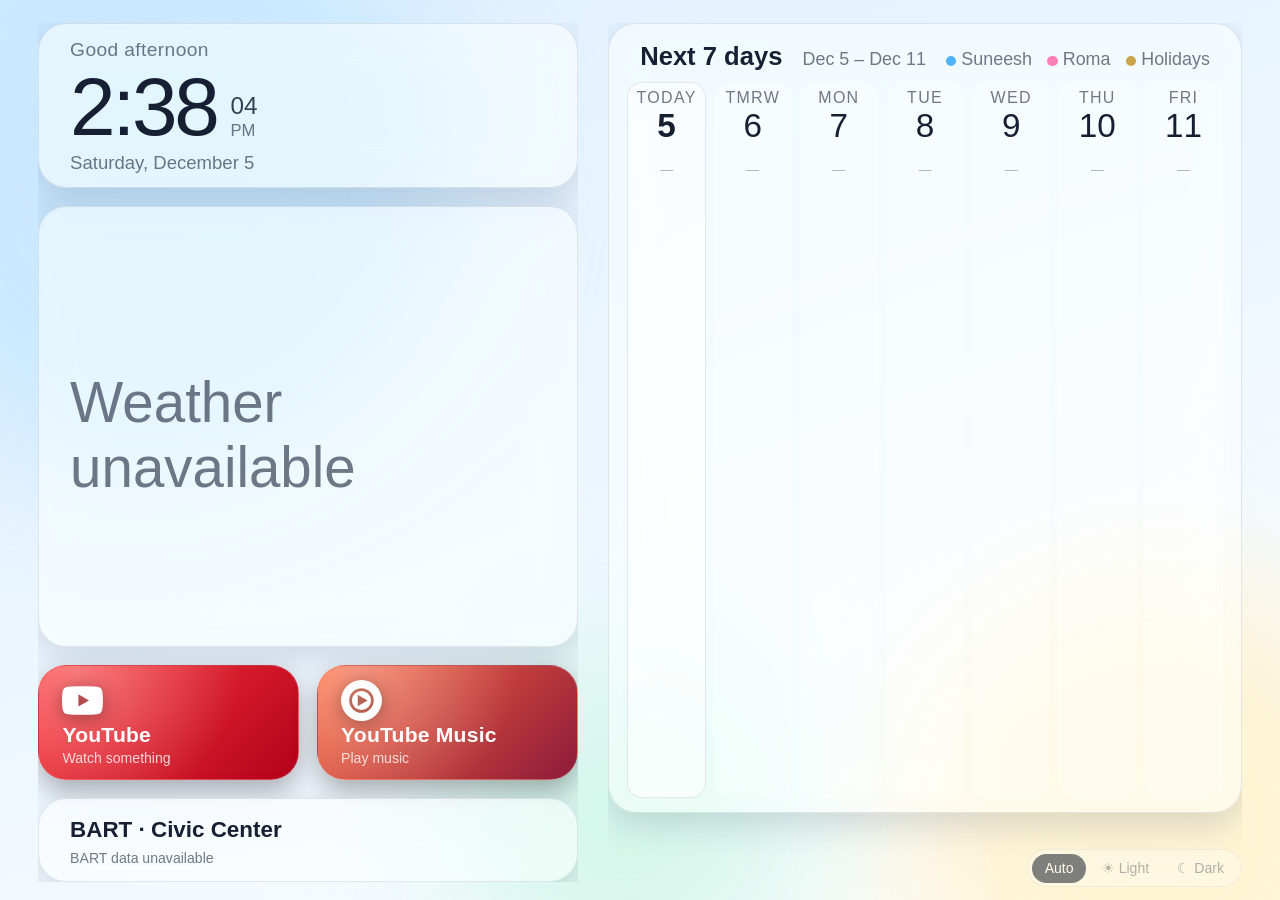
==== commit a520e6be: "Landscape layout: smaller clock, larger weather, BART under the tiles, toggle gap Co-Authored-By: Cl" ====
--- a/index.html
+++ b/index.html
@@ -26,25 +26,26 @@
 #stars i{position:absolute;width:2px;height:2px;border-radius:50%;background:#fff;animation:twinkle var(--d) ease-in-out infinite alternate}
 @keyframes twinkle{from{opacity:.15;transform:scale(.8)}to{opacity:.95;transform:scale(1.2)}}
 /* layout */
-#app{position:relative;z-index:1;height:100%;height:-webkit-fill-available;display:grid;grid-template-columns:minmax(0,46fr) minmax(0,54fr);grid-template-rows:minmax(0,1fr);gap:2.4vw;padding:2.6vh 3vw;padding-top:calc(2.6vh + env(safe-area-inset-top));padding-bottom:calc(1vh + 3.6vw + env(safe-area-inset-bottom));padding-left:calc(3vw + env(safe-area-inset-left));padding-right:calc(3vw + env(safe-area-inset-right));overflow:hidden}
+#app{position:relative;z-index:1;height:100%;height:-webkit-fill-available;display:grid;grid-template-columns:minmax(0,46fr) minmax(0,54fr);grid-template-rows:minmax(0,1fr);gap:2.4vw;padding:2.6vh 3vw;padding-top:calc(2.6vh + env(safe-area-inset-top));padding-bottom:calc(2vh + env(safe-area-inset-bottom));padding-left:calc(3vw + env(safe-area-inset-left));padding-right:calc(3vw + env(safe-area-inset-right));overflow:hidden}
 body{height:-webkit-fill-available}
 /* Home Screen web app: iPadOS draws its status bar over the page and reports 0 inset in landscape */
 body.standalone #app{padding-top:calc(2.6vh + max(env(safe-area-inset-top), 28px))}
 @media (orientation:portrait){body.standalone #app{padding-top:calc(2vh + max(env(safe-area-inset-top), 28px))}}
 .col{display:flex;flex-direction:column;gap:2vh;min-height:0;overflow:hidden}
 #clock,#tiles{flex:0 0 auto}
+#app>.col:last-child{padding-bottom:5.4vw}
 .card{background:var(--glass);border:1px solid var(--line);border-radius:2.2vw;-webkit-backdrop-filter:blur(22px) saturate(140%);backdrop-filter:blur(22px) saturate(140%);box-shadow:0 1.2vh 4vh var(--shadow);transition:background .6s,border-color .6s,box-shadow .6s;animation:rise .9s cubic-bezier(.2,.8,.2,1) both}
 .card:nth-child(2){animation-delay:.12s}.card:nth-child(3){animation-delay:.24s}
 @keyframes rise{from{opacity:0;transform:translateY(3vh)}to{opacity:1;transform:none}}
 /* clock */
-#clock{padding:2.2vh 2.6vw 2vh}
-.greet{font-size:1.8vw;color:var(--muted);letter-spacing:.02em}
-.time{font-size:8.6vw;font-weight:200;letter-spacing:-.04em;line-height:1;margin:.6vh 0 0;font-variant-numeric:tabular-nums;display:flex;align-items:flex-end}
+#clock{padding:1.6vh 2.4vw 1.5vh}
+.greet{font-size:1.5vw;color:var(--muted);letter-spacing:.02em}
+.time{font-size:6.4vw;font-weight:200;letter-spacing:-.04em;line-height:1;margin:.6vh 0 0;font-variant-numeric:tabular-nums;display:flex;align-items:flex-end}
 .time .side{display:flex;flex-direction:column;justify-content:flex-end;margin-left:1.1vw;padding-bottom:.7vw;letter-spacing:0;font-weight:400}
-.time .ss{font-size:2.4vw;color:var(--fg);opacity:.85;line-height:1}
-.time .ampm{font-size:1.6vw;color:var(--muted);margin-top:.5vh;line-height:1}
+.time .ss{font-size:1.9vw;color:var(--fg);opacity:.85;line-height:1}
+.time .ampm{font-size:1.3vw;color:var(--muted);margin-top:.5vh;line-height:1}
 .time .colon{transition:opacity .35s}
-.date{font-size:1.7vw;color:var(--muted);margin-top:.6vh}
+.date{font-size:1.45vw;color:var(--muted);margin-top:.4vh}
 /* weather */
 #wx{padding:2vh 2.4vw;flex:1 1 0;min-height:0;overflow:hidden;display:flex;flex-direction:column;justify-content:center}
 .wxin{--wxs:1;font-size:calc(1.25vw * var(--wxs));display:flex;flex-direction:column}
@@ -56,26 +57,27 @@
 .wx-days{display:flex;justify-content:space-between;margin-top:1.6em;padding-top:1.3em;border-top:1px solid var(--line)}
 .day{text-align:center;font-size:1.65em;color:var(--muted)}.day .i{font-size:1.9em;margin:.2em 0}.day .hi{color:var(--fg);font-weight:600}.day .lo{margin-left:.3em}
 /* bart */
-#bart{padding:1.6vh 2.4vw 1.4vh;flex:0 0 auto}
+#bart{padding:1.9vh 2.4vw 1.7vh;flex:0 0 auto}
 #bart .bh{display:flex;justify-content:space-between;align-items:baseline;margin-bottom:.8vh}
-#bart .bh b{font-size:1.5vw;font-weight:600}#bart .bh span{font-size:1.1vw;color:var(--muted)}
-#bart .dirs{display:grid;grid-template-columns:1fr 1fr;gap:1.6vw}
-#bart .dir h4{margin:0 0 .5vh;font-size:1.05vw;font-weight:600;letter-spacing:.08em;text-transform:uppercase;color:var(--muted)}
-#bart .row{display:flex;align-items:center;gap:.6vw;font-size:1.25vw;line-height:1.3;padding:.25vh 0}
-#bart .row i{flex:0 0 .7vw;height:.7vw;border-radius:50%;background:var(--lc)}
-#bart .row .dest{flex:1;white-space:nowrap;overflow:hidden;text-overflow:ellipsis}
-#bart .row .mins{font-variant-numeric:tabular-nums;color:var(--muted);white-space:nowrap}
+#bart .bh b{font-size:1.75vw;font-weight:600}#bart .bh span{font-size:1.2vw;color:var(--muted)}
+#bart .dirs{display:grid;grid-template-columns:minmax(0,1fr) minmax(0,1fr);gap:2vw}
+#bart .dir{min-width:0}
+#bart .dir h4{margin:0 0 .7vh;font-size:1.15vw;font-weight:600;letter-spacing:.08em;text-transform:uppercase;color:var(--muted)}
+#bart .row{display:flex;align-items:center;gap:.6vw;font-size:1.45vw;line-height:1.35;padding:.35vh 0}
+#bart .row i{flex:0 0 .85vw;height:.85vw;border-radius:50%;background:var(--lc)}
+#bart .row .dest{flex:1;min-width:0;white-space:nowrap;overflow:hidden;text-overflow:ellipsis}
+#bart .row .mins{flex:0 0 auto;font-variant-numeric:tabular-nums;color:var(--muted);white-space:nowrap}
 #bart .row .mins b{color:var(--fg);font-weight:600}
 #bart .none{font-size:1.1vw;color:var(--muted)}
 @media (orientation:portrait){#bart{grid-column:1/-1}#bart .bh b{font-size:2.2vw}#bart .bh span{font-size:1.6vw}#bart .dir h4{font-size:1.5vw}#bart .row{font-size:1.8vw}#bart .row i{flex-basis:1vw;height:1vw}#bart .none{font-size:1.6vw}}
 /* tiles */
 #tiles{display:grid;grid-template-columns:1fr 1fr;gap:2vh}
-.tile{position:relative;display:flex;flex-direction:column;justify-content:flex-end;gap:.4vh;padding:2.2vh 2vw;min-height:12vh;border-radius:2.2vw;color:#fff;text-decoration:none;overflow:hidden;border:1px solid rgba(255,255,255,.18);box-shadow:0 1.2vh 3vh rgba(0,0,0,.3);transition:transform .25s,box-shadow .25s;animation:rise .9s .36s cubic-bezier(.2,.8,.2,1) both}
+.tile{position:relative;display:flex;flex-direction:column;justify-content:flex-end;gap:.3vh;padding:1.5vh 1.8vw;min-height:7.5vh;border-radius:2.2vw;color:#fff;text-decoration:none;overflow:hidden;border:1px solid rgba(255,255,255,.18);box-shadow:0 1.2vh 3vh rgba(0,0,0,.3);transition:transform .25s,box-shadow .25s;animation:rise .9s .36s cubic-bezier(.2,.8,.2,1) both}
 .tile:active{transform:scale(.96)}
 .tile::before{content:"";position:absolute;inset:-40%;background:radial-gradient(circle at 30% 20%,rgba(255,255,255,.35),transparent 45%);animation:sheen 9s linear infinite}
 @keyframes sheen{to{transform:rotate(360deg)}}
-.tile svg{width:4.2vw;height:4.2vw;fill:#fff;filter:drop-shadow(0 .4vh 1vh rgba(0,0,0,.35))}
-.tile .t{font-size:2vw;font-weight:600;letter-spacing:.01em}.tile .s{font-size:1.3vw;opacity:.8}
+.tile svg{width:3.2vw;height:3.2vw;fill:#fff;filter:drop-shadow(0 .4vh 1vh rgba(0,0,0,.35))}
+.tile .t{font-size:1.65vw;font-weight:600;letter-spacing:.01em}.tile .s{font-size:1.1vw;opacity:.8}
 #yt{background:linear-gradient(135deg,#ff3d3d,#b3001b)}#ym{background:linear-gradient(135deg,#ff6a3d,#8e1a3a)}
 /* calendar */
 #cal{flex:1;overflow:hidden;position:relative;display:flex;flex-direction:column}
@@ -124,7 +126,8 @@
  #app{grid-template-columns:minmax(0,1fr);grid-template-rows:auto minmax(0,1fr);gap:2vh;padding:2vh 4vw;padding-top:calc(2vh + env(safe-area-inset-top));padding-bottom:calc(1vh + 5.6vw + env(safe-area-inset-bottom))}
  .col:first-child{display:grid;grid-template-columns:1fr 1fr;grid-template-rows:auto auto;gap:2vh}
  #clock{grid-column:1}#wx{grid-column:2;grid-row:1}#tiles,#bart{grid-column:1/-1}
- .time{font-size:10vw}.greet,.date{font-size:2.5vw}.time .ss{font-size:3vw}.time .ampm{font-size:2.2vw}
+ .time{font-size:8.4vw}.greet,.date{font-size:2.2vw}.time .ss{font-size:2.6vw}.time .ampm{font-size:1.9vw}
+ #app>.col:last-child{padding-bottom:0}
  .wxin{font-size:calc(1.6vw * var(--wxs))}
  .tile{min-height:11vh}.tile .t{font-size:2.8vw}.tile .s{font-size:1.8vw}.tile svg{width:5.5vw;height:5.5vw}
  #cal .hd b{font-size:2.8vw}#cal .hd span{font-size:1.9vw}
@@ -133,7 +136,7 @@
 .dim #app{filter:brightness(.72)}
 body.light .orb{opacity:.7;mix-blend-mode:normal}
 /* mode toggle */
-#mode{position:fixed;right:calc(3vw + env(safe-area-inset-right));bottom:calc(.6vh + env(safe-area-inset-bottom));z-index:5;display:flex;gap:.2vw;padding:.3vw;border-radius:3vw;background:var(--glass);border:1px solid var(--line);-webkit-backdrop-filter:blur(16px);backdrop-filter:blur(16px);opacity:.55;transition:opacity .3s}
+#mode{position:fixed;right:calc(3vw + env(safe-area-inset-right));bottom:calc(1.4vh + env(safe-area-inset-bottom));z-index:5;display:flex;gap:.2vw;padding:.3vw;border-radius:3vw;background:var(--glass);border:1px solid var(--line);-webkit-backdrop-filter:blur(16px);backdrop-filter:blur(16px);opacity:.55;transition:opacity .3s}
 #mode:hover,#mode:active{opacity:1}
 #mode button{appearance:none;-webkit-appearance:none;border:0;background:transparent;color:var(--fg);font:inherit;font-size:1.1vw;padding:.5vw 1vw;border-radius:3vw;opacity:.6;cursor:pointer}
 #mode button.on{background:var(--fg);color:#fff;opacity:1}
@@ -152,7 +155,6 @@
       <div class="date" id="date"></div>
     </div>
     <div class="card" id="wx"><div class="wxin"><div class="wx-desc" style="color:var(--muted)">Loading weather…</div></div></div>
-    <div class="card" id="bart"><div class="bh"><b>BART · Civic Center</b><span id="bart-upd">loading…</span></div><div class="dirs" id="bart-dirs"></div></div>
     <div id="tiles">
       <a class="tile" id="yt" href="https://www.youtube.com/?app=desktop" rel="noopener">
         <svg viewBox="0 0 24 24"><path d="M23.5 6.2a3 3 0 0 0-2.1-2.1C19.5 3.6 12 3.6 12 3.6s-7.5 0-9.4.5A3 3 0 0 0 .5 6.2 31 31 0 0 0 0 12a31 31 0 0 0 .5 5.8 3 3 0 0 0 2.1 2.1c1.9.5 9.4.5 9.4.5s7.5 0 9.4-.5a3 3 0 0 0 2.1-2.1A31 31 0 0 0 24 12a31 31 0 0 0-.5-5.8zM9.6 15.6V8.4l6.2 3.6-6.2 3.6z"/></svg>
@@ -161,6 +163,7 @@
         <svg viewBox="0 0 24 24"><path d="M12 0a12 12 0 1 0 0 24 12 12 0 0 0 0-24zm0 4.8a7.2 7.2 0 1 1 0 14.4 7.2 7.2 0 0 1 0-14.4zm0 1.6a5.6 5.6 0 1 0 0 11.2 5.6 5.6 0 0 0 0-11.2zM9.8 8.6l5.8 3.4-5.8 3.4V8.6z"/></svg>
         <div class="t">YouTube Music</div><div class="s">Play music</div></a>
     </div>
+    <div class="card" id="bart"><div class="bh"><b>BART · Civic Center</b><span id="bart-upd">loading…</span></div><div class="dirs" id="bart-dirs"></div></div>
   </div>
   <div class="col">
     <div class="card" id="cal">
@@ -171,7 +174,8 @@
 </div>
 <div id="sheet"><div class="box" id="sheetbox"></div></div>
 <div id="mode"><button data-m="auto">Auto</button><button data-m="light">☀︎ Light</button><button data-m="dark">☾ Dark</button></div>
-<script>if(navigator.standalone||matchMedia('(display-mode: standalone)').matches)document.body.classList.add('standalone')</script>
+<script>if(navigator.standalone||matchMedia('(display-mode: standalone)').matches||/standalone/.test(location.search))document.body.classList.add('standalone')</script>
+<script>(function(){var m=location.search.match(/[?&]vh=(\d+)/);if(m){var h=m[1]+'px',st=document.createElement('style');st.textContent='html,body,#app{height:'+h+' !important;min-height:'+h+'}';document.head.appendChild(st)}})()</script>
 <script src="./vendor/ical.min.js"></script>
 <script>
 // ---- settings ----
@@ -309,10 +313,10 @@
    dirs[dir].push({dest:e.destination,color:LINE[(est[0].color||'').toUpperCase()]||'#aaa',mins:mins,first:Math.min.apply(null,mins)})});
   function col(title,list){list.sort(function(a,b){return a.first-b.first});var h='<div class="dir"><h4>'+title+'</h4>';
    if(!list.length)h+='<div class="none">No trains</div>';
-   list.slice(0,3).forEach(function(d){h+='<div class="row" style="--lc:'+d.color+'"><i></i><span class="dest">'+esc(d.dest)+'</span><span class="mins">'+d.mins.map(function(m,i){return (i===0?'<b>':'')+(m===0?'Now':m)+(i===0?'</b>':'')}).join(' · ')+'<span style="opacity:.6"> min</span></span></div>'});
+   list.slice(0,3).forEach(function(d){h+='<div class="row" style="--lc:'+d.color+'"><i></i><span class="dest">'+esc(d.dest)+'</span><span class="mins">'+d.mins.map(function(m,i){return (i===0?'<b>':'')+(m===0?'Now':m)+(i===0?'</b>':'')}).join(' · ')+'</span></div>'});
    return h+'</div>'}
-  document.getElementById('bart-dirs').innerHTML=col('East Bay · North',dirs.North)+col('Daly City · SFO · South',dirs.South);
-  document.getElementById('bart-upd').textContent='updated '+(j.root.time||'').replace(/:\d\d (AM|PM) \w+$/,' $1').toLowerCase();
+  document.getElementById('bart-dirs').innerHTML=col('Northbound',dirs.North)+col('Southbound',dirs.South);
+  document.getElementById('bart-upd').textContent='minutes · updated '+(j.root.time||'').replace(/:\d\d (AM|PM) \w+$/,' $1').toLowerCase();
   fitSoon();
  }).catch(function(){document.getElementById('bart-dirs').innerHTML='<div class="none">BART data unavailable</div>';document.getElementById('bart-upd').textContent=''});
 }
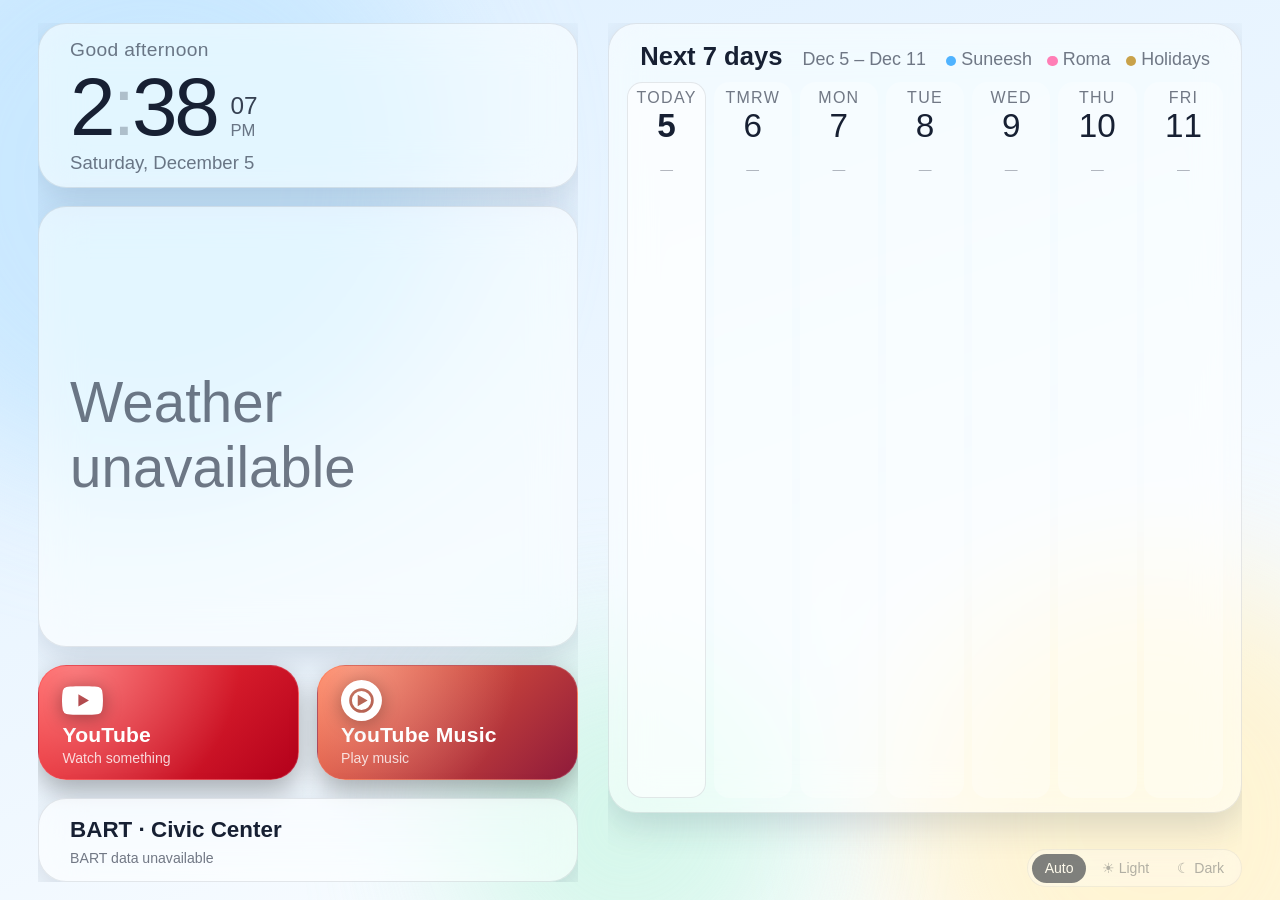
==== commit c8b2da84: "Night screen 11 PM-6 AM: near-black with a dim clock, tap wakes the dashboard for a minute Co-Author" ====
--- a/index.html
+++ b/index.html
@@ -134,6 +134,12 @@
  .dcol .dn{font-size:1.7vw}.dcol .dd{font-size:3.6vw}.ev{font-size:1.65vw}.ev .et{font-size:1.35vw}.more,.empty{font-size:1.5vw}
 }
 .dim #app{filter:brightness(.72)}
+/* night screen: near-black with a dim clock; backlight follows auto-brightness in a dark room */
+#night{position:fixed;inset:0;z-index:20;background:#000;display:flex;align-items:center;justify-content:center;flex-direction:column;opacity:0;pointer-events:none;transition:opacity 2s}
+#night.on{opacity:1;pointer-events:auto}
+#night .nt{font-size:14vw;font-weight:200;letter-spacing:-.04em;line-height:1;color:rgba(255,255,255,.22);font-variant-numeric:tabular-nums}
+#night .nd{font-size:2.2vw;color:rgba(255,255,255,.14);margin-top:1.5vh;letter-spacing:.06em}
+#night .nx{position:absolute;bottom:4vh;font-size:1.3vw;color:rgba(255,255,255,.1)}
 body.light .orb{opacity:.7;mix-blend-mode:normal}
 /* mode toggle */
 #mode{position:fixed;right:calc(3vw + env(safe-area-inset-right));bottom:calc(1.4vh + env(safe-area-inset-bottom));z-index:5;display:flex;gap:.2vw;padding:.3vw;border-radius:3vw;background:var(--glass);border:1px solid var(--line);-webkit-backdrop-filter:blur(16px);backdrop-filter:blur(16px);opacity:.55;transition:opacity .3s}
@@ -172,6 +178,7 @@
     </div>
   </div>
 </div>
+<div id="night"><div class="nt" id="ntime">--:--</div><div class="nd" id="ndate"></div><div class="nx">tap to wake</div></div>
 <div id="sheet"><div class="box" id="sheetbox"></div></div>
 <div id="mode"><button data-m="auto">Auto</button><button data-m="light">☀︎ Light</button><button data-m="dark">☾ Dark</button></div>
 <script>if(navigator.standalone||matchMedia('(display-mode: standalone)').matches||/standalone/.test(location.search))document.body.classList.add('standalone')</script>
@@ -182,7 +189,9 @@
 var CAL_INDEX='./calendars/index.json'; // feeds synced every 20 min by .github/workflows/sync-calendar.yml from the CAL_FEEDS secret
 var MAX_EVENTS=5; // per day before "+N more"
 var TZ='America/Los_Angeles', LAT=37.7749, LON=-122.4194;
-var DIM_FROM=22, DIM_TO=6; // dim screen between these hours
+var DIM_FROM=22, DIM_TO=6; // soften colors between these hours
+var NIGHT_FROM=23, NIGHT_TO=6; // near-black night screen between these hours; tap wakes it for a minute
+var awakeUntil=0;
 
 // ---- calendar (ICS file in this repo, rendered as a 7-day view) ----
 function ymd(d){return fmt(d,{year:'numeric',month:'2-digit',day:'2-digit'})} // local date key in TZ
@@ -284,6 +293,7 @@
  var d=new Date();
  var parts={};new Intl.DateTimeFormat('en-US',{timeZone:TZ,hour:'numeric',minute:'2-digit',second:'2-digit',hour12:false}).formatToParts(d).forEach(function(x){parts[x.type]=x.value});
  var h=+parts.hour%24, m=('0'+parts.minute).slice(-2), s=('0'+parts.second).slice(-2);
+ var fh=location.search.match(/[?&]hour=(\d+)/); if(fh) h=+fh[1]%24;
  var h12=((h+11)%12)+1;
  document.getElementById('hh').textContent=h12;document.getElementById('mm').textContent=m;
  document.getElementById('ss').textContent=s;
@@ -296,11 +306,15 @@
   document.getElementById('week').textContent=fmt(d,{month:'short',day:'numeric'})+' – '+fmt(wkEnd,{month:'short',day:'numeric'});
   var dim=(h>=DIM_FROM||h<DIM_TO);document.body.classList.toggle('dim',dim);
  }
+ var night=(h>=NIGHT_FROM||h<NIGHT_TO)&&Date.now()>awakeUntil;
+ document.getElementById('night').classList.toggle('on',night);
+ if(night){document.getElementById('ntime').textContent=h12+':'+m;document.getElementById('ndate').textContent=fmt(d,{weekday:'long',month:'long',day:'numeric'})}
  var p=palette(h+d.getMinutes()/60),r=document.documentElement.style;
  ['--c1','--c2','--c3','--o1','--o2','--o3'].forEach(function(v,i){r.setProperty(v,p[i])});
  document.getElementById('stars').style.opacity=(h>=20||h<6)?1:0;
 }
 (function stars(){var w=document.getElementById('stars'),f='';for(var i=0;i<90;i++)f+='<i style="left:'+Math.random()*100+'%;top:'+Math.random()*100+'%;--d:'+(2+Math.random()*4)+'s;animation-delay:-'+Math.random()*5+'s;width:'+(1+Math.random()*2)+'px;height:'+(1+Math.random()*2)+'px"></i>';w.innerHTML=f})();
+document.getElementById('night').addEventListener('click',function(){awakeUntil=Date.now()+60*1000;tick()});
 tick();setInterval(tick,1000);
 
 // ---- BART departures (public feed, no key needed beyond BART's published one) ----
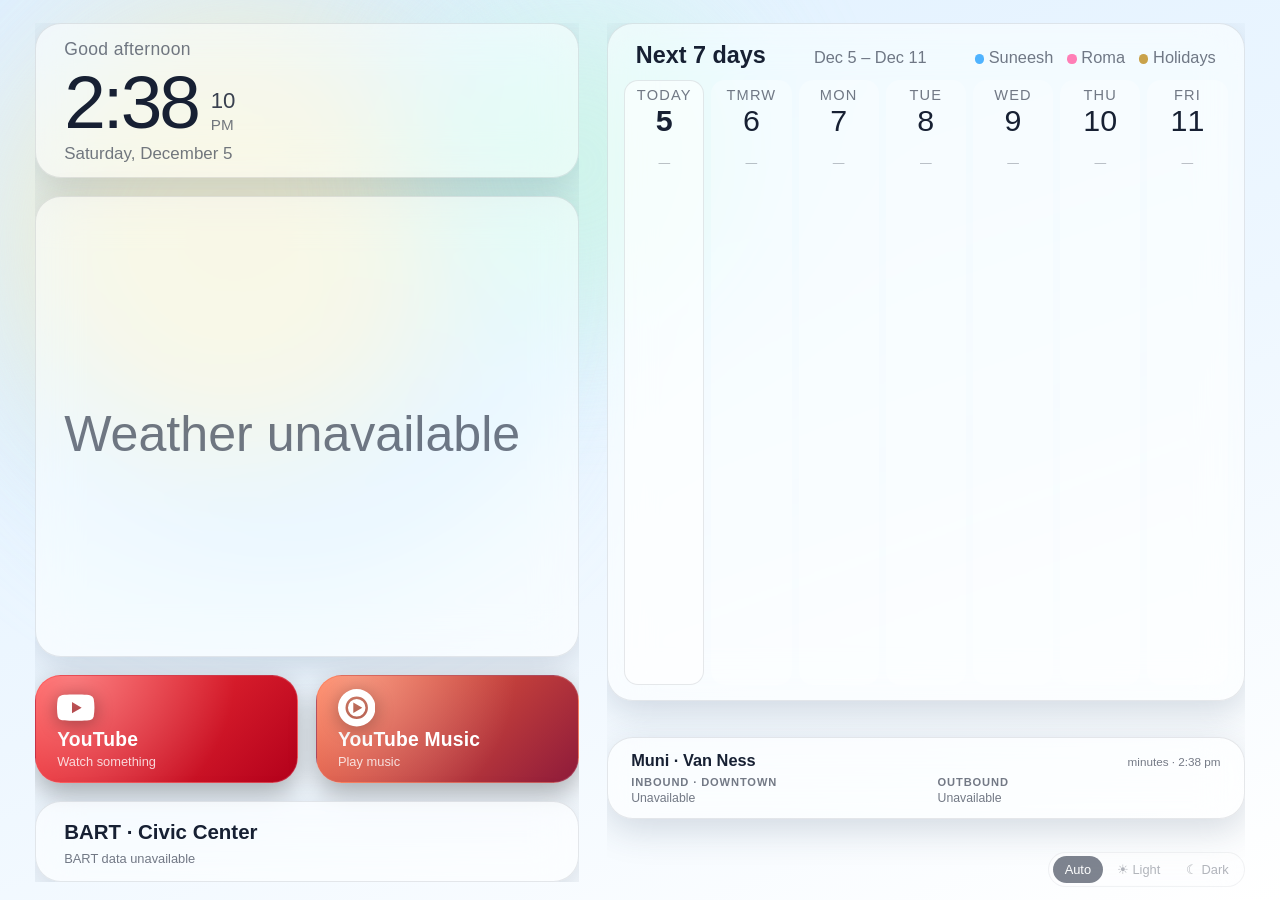
==== commit ed10a434: "Size by the smaller screen dimension; height-based weather text; Muni Van Ness card (511); shuttle c" ====
--- a/index.html
+++ b/index.html
@@ -7,7 +7,7 @@
 <meta name="apple-mobile-web-app-status-bar-style" content="black-translucent">
 <title>Home</title>
 <style>
-:root{--fg:#f2f4f8;--muted:rgba(242,244,248,.62);--glass:rgba(255,255,255,.08);--line:rgba(255,255,255,.14);--chip:rgba(255,255,255,.16);--chipline:rgba(255,255,255,.7);--col:rgba(255,255,255,.04);--coltoday:rgba(255,255,255,.12);--shadow:rgba(0,0,0,.28)}
+:root{--u:min(1vw,1.3vh);--fg:#f2f4f8;--muted:rgba(242,244,248,.62);--glass:rgba(255,255,255,.08);--line:rgba(255,255,255,.14);--chip:rgba(255,255,255,.16);--chipline:rgba(255,255,255,.7);--col:rgba(255,255,255,.04);--coltoday:rgba(255,255,255,.12);--shadow:rgba(0,0,0,.28)}
 body.light{--fg:#172033;--muted:rgba(23,32,51,.6);--glass:rgba(255,255,255,.55);--line:rgba(23,32,51,.1);--chip:rgba(23,32,51,.08);--chipline:rgba(23,32,51,.55);--col:rgba(255,255,255,.28);--coltoday:rgba(255,255,255,.6);--shadow:rgba(40,60,90,.18)}
 body{transition:color .6s}
 *{box-sizing:border-box}
@@ -15,40 +15,41 @@
 /* sky */
 #sky{position:fixed;inset:0;background:linear-gradient(160deg,var(--c1) 0%,var(--c2) 55%,var(--c3) 100%);transition:background 8s linear;z-index:0}
 .orb{position:fixed;border-radius:50%;filter:blur(70px);opacity:.55;transition:opacity .8s;mix-blend-mode:screen;z-index:0;will-change:transform}
-#o1{width:48vw;height:48vw;left:-12vw;top:-10vw;background:var(--o1);animation:drift1 38s ease-in-out infinite alternate}
-#o2{width:40vw;height:40vw;right:-10vw;bottom:-14vw;background:var(--o2);animation:drift2 46s ease-in-out infinite alternate}
-#o3{width:28vw;height:28vw;left:35vw;bottom:-8vw;background:var(--o3);animation:drift3 54s ease-in-out infinite alternate}
-@keyframes drift1{to{transform:translate(18vw,14vh) scale(1.15)}}
-@keyframes drift2{to{transform:translate(-16vw,-18vh) scale(1.1)}}
-@keyframes drift3{to{transform:translate(12vw,-22vh) scale(.9)}}
+#o1{width:calc(48*var(--u));height:calc(48*var(--u));left:-calc(12*var(--u));top:-calc(10*var(--u));background:var(--o1);animation:drift1 38s ease-in-out infinite alternate}
+#o2{width:calc(40*var(--u));height:calc(40*var(--u));right:-calc(10*var(--u));bottom:-calc(14*var(--u));background:var(--o2);animation:drift2 46s ease-in-out infinite alternate}
+#o3{width:calc(28*var(--u));height:calc(28*var(--u));left:calc(35*var(--u));bottom:-calc(8*var(--u));background:var(--o3);animation:drift3 54s ease-in-out infinite alternate}
+@keyframes drift1{to{transform:translate(calc(18*var(--u)),14vh) scale(1.15)}}
+@keyframes drift2{to{transform:translate(-calc(16*var(--u)),-18vh) scale(1.1)}}
+@keyframes drift3{to{transform:translate(calc(12*var(--u)),-22vh) scale(.9)}}
 #stars{position:fixed;inset:0;z-index:0;opacity:0;transition:opacity 6s}
 body.light #stars{display:none}
 #stars i{position:absolute;width:2px;height:2px;border-radius:50%;background:#fff;animation:twinkle var(--d) ease-in-out infinite alternate}
 @keyframes twinkle{from{opacity:.15;transform:scale(.8)}to{opacity:.95;transform:scale(1.2)}}
 /* layout */
-#app{position:relative;z-index:1;height:100%;height:-webkit-fill-available;display:grid;grid-template-columns:minmax(0,46fr) minmax(0,54fr);grid-template-rows:minmax(0,1fr);gap:2.4vw;padding:2.6vh 3vw;padding-top:calc(2.6vh + env(safe-area-inset-top));padding-bottom:calc(2vh + env(safe-area-inset-bottom));padding-left:calc(3vw + env(safe-area-inset-left));padding-right:calc(3vw + env(safe-area-inset-right));overflow:hidden}
+#app{position:relative;z-index:1;height:100%;height:-webkit-fill-available;display:grid;grid-template-columns:minmax(0,46fr) minmax(0,54fr);grid-template-rows:minmax(0,1fr);gap:calc(2.4*var(--u));padding:2.6vh calc(3*var(--u));padding-top:calc(2.6vh + env(safe-area-inset-top));padding-bottom:calc(2vh + env(safe-area-inset-bottom));padding-left:calc(calc(3*var(--u)) + env(safe-area-inset-left));padding-right:calc(calc(3*var(--u)) + env(safe-area-inset-right));overflow:hidden}
 body{height:-webkit-fill-available}
 /* Home Screen web app: iPadOS draws its status bar over the page and reports 0 inset in landscape */
 body.standalone #app{padding-top:calc(2.6vh + max(env(safe-area-inset-top), 28px))}
 @media (orientation:portrait){body.standalone #app{padding-top:calc(2vh + max(env(safe-area-inset-top), 28px))}}
 .col{display:flex;flex-direction:column;gap:2vh;min-height:0;overflow:hidden}
 #clock,#tiles{flex:0 0 auto}
-#app>.col:last-child{padding-bottom:5.4vw}
-.card{background:var(--glass);border:1px solid var(--line);border-radius:2.2vw;-webkit-backdrop-filter:blur(22px) saturate(140%);backdrop-filter:blur(22px) saturate(140%);box-shadow:0 1.2vh 4vh var(--shadow);transition:background .6s,border-color .6s,box-shadow .6s;animation:rise .9s cubic-bezier(.2,.8,.2,1) both}
+#app>.col:last-child{padding-bottom:calc(5.4*var(--u))}
+.card{background:var(--glass);border:1px solid var(--line);border-radius:calc(2.2*var(--u));-webkit-backdrop-filter:blur(22px) saturate(140%);backdrop-filter:blur(22px) saturate(140%);box-shadow:0 1.2vh 4vh var(--shadow);transition:background .6s,border-color .6s,box-shadow .6s;animation:rise .9s cubic-bezier(.2,.8,.2,1) both}
 .card:nth-child(2){animation-delay:.12s}.card:nth-child(3){animation-delay:.24s}
 @keyframes rise{from{opacity:0;transform:translateY(3vh)}to{opacity:1;transform:none}}
 /* clock */
-#clock{padding:1.6vh 2.4vw 1.5vh}
-.greet{font-size:1.5vw;color:var(--muted);letter-spacing:.02em}
-.time{font-size:6.4vw;font-weight:200;letter-spacing:-.04em;line-height:1;margin:.6vh 0 0;font-variant-numeric:tabular-nums;display:flex;align-items:flex-end}
-.time .side{display:flex;flex-direction:column;justify-content:flex-end;margin-left:1.1vw;padding-bottom:.7vw;letter-spacing:0;font-weight:400}
-.time .ss{font-size:1.9vw;color:var(--fg);opacity:.85;line-height:1}
-.time .ampm{font-size:1.3vw;color:var(--muted);margin-top:.5vh;line-height:1}
+#clock{padding:1.6vh calc(2.4*var(--u)) 1.5vh}
+.greet{font-size:calc(1.5*var(--u));color:var(--muted);letter-spacing:.02em}
+.time{font-size:calc(6.4*var(--u));font-weight:200;letter-spacing:-.04em;line-height:1;margin:.6vh 0 0;font-variant-numeric:tabular-nums;display:flex;align-items:flex-end}
+.time .side{display:flex;flex-direction:column;justify-content:flex-end;margin-left:calc(1.1*var(--u));padding-bottom:calc(.7*var(--u));letter-spacing:0;font-weight:400}
+.time .ss{font-size:calc(1.9*var(--u));color:var(--fg);opacity:.85;line-height:1}
+.time .ampm{font-size:calc(1.3*var(--u));color:var(--muted);margin-top:.5vh;line-height:1}
 .time .colon{transition:opacity .35s}
-.date{font-size:1.45vw;color:var(--muted);margin-top:.4vh}
+.date{font-size:calc(1.45*var(--u));color:var(--muted);margin-top:.4vh}
 /* weather */
-#wx{padding:2vh 2.4vw;flex:1 1 0;min-height:0;overflow:hidden;display:flex;flex-direction:column;justify-content:center}
-.wxin{--wxs:1;font-size:calc(1.25vw * var(--wxs));display:flex;flex-direction:column}
+#wx{padding:2vh calc(2.4*var(--u));flex:1 1 0;min-height:0;overflow:hidden;display:flex;flex-direction:column;justify-content:center}
+#wx.tight{justify-content:flex-start}
+.wxin{--wxs:1;font-size:calc(1.72vh * var(--wxs));display:flex;flex-direction:column}
 .wx-now{display:flex;align-items:center;gap:2em}.wx-now>div:last-child{min-width:0}
 .wx-icon{font-size:7em;line-height:1;filter:drop-shadow(0 .6vh 1.6vh rgba(0,0,0,.35));animation:bob 5s ease-in-out infinite}
 @keyframes bob{50%{transform:translateY(-.8vh) rotate(-3deg)}}
@@ -57,50 +58,50 @@
 .wx-days{display:flex;justify-content:space-between;margin-top:1.6em;padding-top:1.3em;border-top:1px solid var(--line)}
 .day{text-align:center;font-size:1.65em;color:var(--muted)}.day .i{font-size:1.9em;margin:.2em 0}.day .hi{color:var(--fg);font-weight:600}.day .lo{margin-left:.3em}
 /* bart */
-#bart{padding:1.9vh 2.4vw 1.7vh;flex:0 0 auto}
+#bart{padding:1.9vh calc(2.4*var(--u)) 1.7vh;flex:0 0 auto}
 #bart .bh{display:flex;justify-content:space-between;align-items:baseline;margin-bottom:.8vh}
-#bart .bh b{font-size:1.75vw;font-weight:600}#bart .bh span{font-size:1.2vw;color:var(--muted)}
-#bart .dirs{display:grid;grid-template-columns:minmax(0,1fr) minmax(0,1fr);gap:2vw}
+#bart .bh b{font-size:calc(1.75*var(--u));font-weight:600}#bart .bh span{font-size:calc(1.2*var(--u));color:var(--muted)}
+#bart .dirs{display:grid;grid-template-columns:minmax(0,1fr) minmax(0,1fr);gap:calc(2*var(--u))}
 #bart .dir{min-width:0}
-#bart .dir h4{margin:0 0 .7vh;font-size:1.15vw;font-weight:600;letter-spacing:.08em;text-transform:uppercase;color:var(--muted)}
-#bart .row{display:flex;align-items:center;gap:.6vw;font-size:1.45vw;line-height:1.35;padding:.35vh 0}
-#bart .row i{flex:0 0 .85vw;height:.85vw;border-radius:50%;background:var(--lc)}
+#bart .dir h4{margin:0 0 .7vh;font-size:calc(1.15*var(--u));font-weight:600;letter-spacing:.08em;text-transform:uppercase;color:var(--muted)}
+#bart .row{display:flex;align-items:center;gap:calc(.6*var(--u));font-size:calc(1.45*var(--u));line-height:1.35;padding:.35vh 0}
+#bart .row i{flex:0 0 calc(.85*var(--u));height:calc(.85*var(--u));border-radius:50%;background:var(--lc)}
 #bart .row .dest{flex:1;min-width:0;white-space:nowrap;overflow:hidden;text-overflow:ellipsis}
 #bart .row .mins{flex:0 0 auto;font-variant-numeric:tabular-nums;color:var(--muted);white-space:nowrap}
 #bart .row .mins b{color:var(--fg);font-weight:600}
-#bart .none{font-size:1.1vw;color:var(--muted)}
-@media (orientation:portrait){#bart{grid-column:1/-1}#bart .bh b{font-size:2.2vw}#bart .bh span{font-size:1.6vw}#bart .dir h4{font-size:1.5vw}#bart .row{font-size:1.8vw}#bart .row i{flex-basis:1vw;height:1vw}#bart .none{font-size:1.6vw}}
+#bart .none{font-size:calc(1.1*var(--u));color:var(--muted)}
+@media (orientation:portrait){#bart{grid-column:1/-1}#bart .bh b{font-size:calc(2.2*var(--u))}#bart .bh span{font-size:calc(1.6*var(--u))}#bart .dir h4{font-size:calc(1.5*var(--u))}#bart .row{font-size:calc(1.8*var(--u))}#bart .row i{flex-basis:calc(1*var(--u));height:calc(1*var(--u))}#bart .none{font-size:calc(1.6*var(--u))}}
 /* tiles */
 #tiles{display:grid;grid-template-columns:1fr 1fr;gap:2vh}
-.tile{position:relative;display:flex;flex-direction:column;justify-content:flex-end;gap:.3vh;padding:1.5vh 1.8vw;min-height:7.5vh;border-radius:2.2vw;color:#fff;text-decoration:none;overflow:hidden;border:1px solid rgba(255,255,255,.18);box-shadow:0 1.2vh 3vh rgba(0,0,0,.3);transition:transform .25s,box-shadow .25s;animation:rise .9s .36s cubic-bezier(.2,.8,.2,1) both}
+.tile{position:relative;display:flex;flex-direction:column;justify-content:flex-end;gap:.3vh;padding:1.5vh calc(1.8*var(--u));min-height:7.5vh;border-radius:calc(2.2*var(--u));color:#fff;text-decoration:none;overflow:hidden;border:1px solid rgba(255,255,255,.18);box-shadow:0 1.2vh 3vh rgba(0,0,0,.3);transition:transform .25s,box-shadow .25s;animation:rise .9s .36s cubic-bezier(.2,.8,.2,1) both}
 .tile:active{transform:scale(.96)}
 .tile::before{content:"";position:absolute;inset:-40%;background:radial-gradient(circle at 30% 20%,rgba(255,255,255,.35),transparent 45%);animation:sheen 9s linear infinite}
 @keyframes sheen{to{transform:rotate(360deg)}}
-.tile svg{width:3.2vw;height:3.2vw;fill:#fff;filter:drop-shadow(0 .4vh 1vh rgba(0,0,0,.35))}
-.tile .t{font-size:1.65vw;font-weight:600;letter-spacing:.01em}.tile .s{font-size:1.1vw;opacity:.8}
+.tile svg{width:calc(3.2*var(--u));height:calc(3.2*var(--u));fill:#fff;filter:drop-shadow(0 .4vh 1vh rgba(0,0,0,.35))}
+.tile .t{font-size:calc(1.65*var(--u));font-weight:600;letter-spacing:.01em}.tile .s{font-size:calc(1.1*var(--u));opacity:.8}
 #yt{background:linear-gradient(135deg,#ff3d3d,#b3001b)}#ym{background:linear-gradient(135deg,#ff6a3d,#8e1a3a)}
 /* calendar */
 #cal{flex:1;overflow:hidden;position:relative;display:flex;flex-direction:column}
-#cal .hd{display:flex;justify-content:space-between;align-items:baseline;padding:2vh 2.4vw 1.2vh}
-#cal .hd b{font-size:2vw;font-weight:600}#cal .hd span{font-size:1.4vw;color:var(--muted)}
-#days{flex:1;min-height:0;display:grid;grid-template-columns:repeat(7,minmax(0,1fr));gap:.6vw;padding:0 1.4vw 1.6vh}
-.dcol{display:flex;flex-direction:column;min-height:0;border-radius:1.2vw;padding:.8vh .5vw;background:var(--col)}
+#cal .hd{display:flex;justify-content:space-between;align-items:baseline;padding:2vh calc(2.4*var(--u)) 1.2vh}
+#cal .hd b{font-size:calc(2*var(--u));font-weight:600}#cal .hd span{font-size:calc(1.4*var(--u));color:var(--muted)}
+#days{flex:1;min-height:0;display:grid;grid-template-columns:repeat(7,minmax(0,1fr));gap:calc(.6*var(--u));padding:0 calc(1.4*var(--u)) 1.6vh}
+.dcol{display:flex;flex-direction:column;min-height:0;border-radius:calc(1.2*var(--u));padding:.8vh calc(.5*var(--u));background:var(--col)}
 .dcol.today{background:var(--coltoday);box-shadow:inset 0 0 0 1px var(--line)}
-.dcol .dn{font-size:1.25vw;color:var(--muted);text-align:center;letter-spacing:.08em;text-transform:uppercase}
-.dcol .dd{font-size:2.6vw;font-weight:300;text-align:center;line-height:1.15;margin-bottom:.8vh}
+.dcol .dn{font-size:calc(1.25*var(--u));color:var(--muted);text-align:center;letter-spacing:.08em;text-transform:uppercase}
+.dcol .dd{font-size:calc(2.6*var(--u));font-weight:300;text-align:center;line-height:1.15;margin-bottom:.8vh}
 .dcol.today .dd{font-weight:600}
 .evs{display:flex;flex-direction:column;gap:.5vh;min-height:0;overflow:hidden}
-.ev{cursor:pointer;-webkit-tap-highlight-color:transparent;transition:transform .15s,background .2s;background:var(--chip);border-left:.3vw solid var(--c,var(--chipline));border-radius:.6vw;padding:.5vh .5vw;font-size:1.15vw;line-height:1.25;overflow:hidden}
-.ev .et{display:block;font-size:.95vw;color:var(--muted);font-variant-numeric:tabular-nums}
+.ev{cursor:pointer;-webkit-tap-highlight-color:transparent;transition:transform .15s,background .2s;background:var(--chip);border-left:calc(.3*var(--u)) solid var(--c,var(--chipline));border-radius:calc(.6*var(--u));padding:.5vh calc(.5*var(--u));font-size:calc(1.15*var(--u));line-height:1.25;overflow:hidden}
+.ev .et{display:block;font-size:calc(.95*var(--u));color:var(--muted);font-variant-numeric:tabular-nums}
 .ev .es{display:-webkit-box;-webkit-line-clamp:2;-webkit-box-orient:vertical;overflow:hidden;font-weight:500;word-break:break-word}
 .ev.allday{background:var(--chip)}
 .ev.now{box-shadow:inset 0 0 0 1px var(--c,var(--chipline))}
 .ev:active{transform:scale(.95)}
-.more{font-size:1vw;color:var(--muted);text-align:center;margin-top:.3vh;cursor:pointer;padding:.4vh 0}
+.more{font-size:calc(1*var(--u));color:var(--muted);text-align:center;margin-top:.3vh;cursor:pointer;padding:.4vh 0}
 /* event sheet */
 #sheet{position:fixed;inset:0;z-index:10;display:flex;align-items:center;justify-content:center;background:rgba(5,8,20,.45);-webkit-backdrop-filter:blur(6px);backdrop-filter:blur(6px);opacity:0;pointer-events:none;transition:opacity .25s}
 #sheet.open{opacity:1;pointer-events:auto}
-#sheet .box{width:min(560px,82vw);max-height:78vh;overflow:auto;-webkit-overflow-scrolling:touch;background:var(--glass);border:1px solid var(--line);border-radius:22px;padding:26px 28px;color:var(--fg);-webkit-backdrop-filter:blur(30px) saturate(150%);backdrop-filter:blur(30px) saturate(150%);box-shadow:0 20px 60px rgba(0,0,0,.35);transform:translateY(20px) scale(.97);transition:transform .3s cubic-bezier(.2,.8,.2,1)}
+#sheet .box{width:min(560px,calc(82*var(--u)));max-height:78vh;overflow:auto;-webkit-overflow-scrolling:touch;background:var(--glass);border:1px solid var(--line);border-radius:22px;padding:26px 28px;color:var(--fg);-webkit-backdrop-filter:blur(30px) saturate(150%);backdrop-filter:blur(30px) saturate(150%);box-shadow:0 20px 60px rgba(0,0,0,.35);transform:translateY(20px) scale(.97);transition:transform .3s cubic-bezier(.2,.8,.2,1)}
 body:not(.light) #sheet .box{background:rgba(20,28,52,.82)}
 body.light #sheet .box{background:rgba(255,255,255,.9)}
 #sheet.open .box{transform:none}
@@ -116,39 +117,79 @@
 #sheet .list .item .t{font-size:18px;font-weight:500}
 #sheet .close{display:block;margin:22px auto 0;padding:10px 26px;border-radius:30px;border:0;background:var(--fg);color:var(--bgc,#0a0f1e);font:inherit;font-size:16px;font-weight:600;cursor:pointer}
 body.light #sheet .close{color:#fff}
-.empty{font-size:1vw;color:var(--muted);text-align:center;margin-top:1vh;opacity:.6}
-#cal .hd .legend{display:flex;gap:1.2vw;font-size:1.1vw;color:var(--muted);flex-wrap:wrap;justify-content:flex-end}
-#cal .hd .legend i{display:inline-block;width:.8vw;height:.8vw;border-radius:50%;margin-right:.4vw;vertical-align:middle;background:var(--c)}
-@media (orientation:portrait){#cal .hd .legend{font-size:1.6vw}#cal .hd .legend i{width:1.2vw;height:1.2vw}}
+.empty{font-size:calc(1*var(--u));color:var(--muted);text-align:center;margin-top:1vh;opacity:.6}
+#rightbottom{flex:0 0 auto;margin-top:2vh;display:grid;grid-template-columns:minmax(0,1fr) minmax(0,1fr);gap:calc(2*var(--u))}
+#shuttle{padding:1.5vh calc(2*var(--u)) 1.4vh;display:flex;flex-direction:column;justify-content:center}
+#shuttle .top{display:flex;align-items:center;gap:calc(.8*var(--u))}
+#shuttle .ic{font-size:calc(1.9*var(--u));line-height:1}
+#shuttle .body{flex:1;min-width:0;margin-top:.5vh}
+#shuttle .t{font-size:calc(1.4*var(--u));font-weight:600;white-space:nowrap;overflow:hidden;text-overflow:ellipsis}#shuttle .sub{color:var(--muted);font-size:calc(1.05*var(--u));white-space:nowrap;overflow:hidden;text-overflow:ellipsis}
+#shuttle .times{display:flex;gap:calc(1.2*var(--u));margin-top:.6vh;font-size:calc(1.3*var(--u));color:var(--muted);font-variant-numeric:tabular-nums;flex-wrap:wrap}
+#shuttle .times b{color:var(--fg);font-weight:600}#shuttle .times .past{opacity:.4}
+#shuttle .next{text-align:right;flex:0 0 auto;margin-left:auto}
+#shuttle .next b{display:block;font-size:calc(1.9*var(--u));font-weight:300;line-height:1;font-variant-numeric:tabular-nums}
+#shuttle .next span{font-size:calc(.9*var(--u));color:var(--muted);letter-spacing:.06em;text-transform:uppercase}
+#muni{padding:1.5vh calc(2*var(--u)) 1.4vh}
+#muni .mh{display:flex;justify-content:space-between;align-items:baseline;margin-bottom:.6vh}
+#muni .mh b{font-size:calc(1.4*var(--u));font-weight:600}#muni .mh span{font-size:calc(1*var(--u));color:var(--muted)}
+#muni .dirs{display:grid;grid-template-columns:1fr 1fr;gap:calc(2*var(--u))}
+#muni h4{margin:0 0 .4vh;font-size:calc(.95*var(--u));font-weight:600;letter-spacing:.08em;text-transform:uppercase;color:var(--muted)}
+#muni .row{display:flex;align-items:center;gap:calc(.6*var(--u));font-size:calc(1.25*var(--u));padding:.2vh 0;font-variant-numeric:tabular-nums;white-space:nowrap}
+#muni .row i{flex:0 0 calc(1.5*var(--u));height:calc(1.5*var(--u));border-radius:calc(.35*var(--u));background:var(--lc);color:#fff;font-size:calc(.95*var(--u));font-weight:700;display:flex;align-items:center;justify-content:center;font-style:normal}
+#muni .row .mins{color:var(--muted)}#muni .row .mins b{color:var(--fg);font-weight:600}
+#muni .none{font-size:calc(1.05*var(--u));color:var(--muted)}
+#cal .hd .legend{display:flex;gap:calc(1.2*var(--u));font-size:calc(1.1*var(--u));color:var(--muted);flex-wrap:wrap;justify-content:flex-end}
+#cal .hd .legend i{display:inline-block;width:calc(.8*var(--u));height:calc(.8*var(--u));border-radius:50%;margin-right:calc(.4*var(--u));vertical-align:middle;background:var(--c)}
+@media (orientation:portrait){#rightbottom{flex:0 0 auto;margin-top:2vh;display:grid;grid-template-columns:minmax(0,1fr) minmax(0,1fr);gap:calc(2*var(--u))}
+#shuttle{padding:1.5vh calc(2*var(--u)) 1.4vh;display:flex;flex-direction:column;justify-content:center}
+#shuttle .top{display:flex;align-items:center;gap:calc(.8*var(--u))}
+#shuttle .ic{font-size:calc(1.9*var(--u));line-height:1}
+#shuttle .body{flex:1;min-width:0;margin-top:.5vh}
+#shuttle .t{font-size:calc(1.4*var(--u));font-weight:600;white-space:nowrap;overflow:hidden;text-overflow:ellipsis}#shuttle .sub{color:var(--muted);font-size:calc(1.05*var(--u));white-space:nowrap;overflow:hidden;text-overflow:ellipsis}
+#shuttle .times{display:flex;gap:calc(1.2*var(--u));margin-top:.6vh;font-size:calc(1.3*var(--u));color:var(--muted);font-variant-numeric:tabular-nums;flex-wrap:wrap}
+#shuttle .times b{color:var(--fg);font-weight:600}#shuttle .times .past{opacity:.4}
+#shuttle .next{text-align:right;flex:0 0 auto;margin-left:auto}
+#shuttle .next b{display:block;font-size:calc(1.9*var(--u));font-weight:300;line-height:1;font-variant-numeric:tabular-nums}
+#shuttle .next span{font-size:calc(.9*var(--u));color:var(--muted);letter-spacing:.06em;text-transform:uppercase}
+#muni{padding:1.5vh calc(2*var(--u)) 1.4vh}
+#muni .mh{display:flex;justify-content:space-between;align-items:baseline;margin-bottom:.6vh}
+#muni .mh b{font-size:calc(1.4*var(--u));font-weight:600}#muni .mh span{font-size:calc(1*var(--u));color:var(--muted)}
+#muni .dirs{display:grid;grid-template-columns:1fr 1fr;gap:calc(2*var(--u))}
+#muni h4{margin:0 0 .4vh;font-size:calc(.95*var(--u));font-weight:600;letter-spacing:.08em;text-transform:uppercase;color:var(--muted)}
+#muni .row{display:flex;align-items:center;gap:calc(.6*var(--u));font-size:calc(1.25*var(--u));padding:.2vh 0;font-variant-numeric:tabular-nums;white-space:nowrap}
+#muni .row i{flex:0 0 calc(1.5*var(--u));height:calc(1.5*var(--u));border-radius:calc(.35*var(--u));background:var(--lc);color:#fff;font-size:calc(.95*var(--u));font-weight:700;display:flex;align-items:center;justify-content:center;font-style:normal}
+#muni .row .mins{color:var(--muted)}#muni .row .mins b{color:var(--fg);font-weight:600}
+#muni .none{font-size:calc(1.05*var(--u));color:var(--muted)}
+#cal .hd .legend{font-size:calc(1.6*var(--u))}#cal .hd .legend i{width:calc(1.2*var(--u));height:calc(1.2*var(--u))}}
 #sheet .who{display:inline-block;font-size:14px;padding:3px 10px;border-radius:12px;margin-bottom:10px;color:#fff;background:var(--c,#888)}
 /* portrait: stack everything */
 @media (orientation:portrait){
- #app{grid-template-columns:minmax(0,1fr);grid-template-rows:auto minmax(0,1fr);gap:2vh;padding:2vh 4vw;padding-top:calc(2vh + env(safe-area-inset-top));padding-bottom:calc(1vh + 5.6vw + env(safe-area-inset-bottom))}
+ #app{grid-template-columns:minmax(0,1fr);grid-template-rows:auto minmax(0,1fr);gap:2vh;padding:2vh calc(4*var(--u));padding-top:calc(2vh + env(safe-area-inset-top));padding-bottom:calc(1vh + calc(5.6*var(--u)) + env(safe-area-inset-bottom))}
  .col:first-child{display:grid;grid-template-columns:1fr 1fr;grid-template-rows:auto auto;gap:2vh}
  #clock{grid-column:1}#wx{grid-column:2;grid-row:1}#tiles,#bart{grid-column:1/-1}
- .time{font-size:8.4vw}.greet,.date{font-size:2.2vw}.time .ss{font-size:2.6vw}.time .ampm{font-size:1.9vw}
+ .time{font-size:calc(8.4*var(--u))}.greet,.date{font-size:calc(2.2*var(--u))}.time .ss{font-size:calc(2.6*var(--u))}.time .ampm{font-size:calc(1.9*var(--u))}
  #app>.col:last-child{padding-bottom:0}
  .wxin{font-size:calc(1.6vw * var(--wxs))}
- .tile{min-height:11vh}.tile .t{font-size:2.8vw}.tile .s{font-size:1.8vw}.tile svg{width:5.5vw;height:5.5vw}
- #cal .hd b{font-size:2.8vw}#cal .hd span{font-size:1.9vw}
- .dcol .dn{font-size:1.7vw}.dcol .dd{font-size:3.6vw}.ev{font-size:1.65vw}.ev .et{font-size:1.35vw}.more,.empty{font-size:1.5vw}
+ .tile{min-height:11vh}.tile .t{font-size:calc(2.8*var(--u))}.tile .s{font-size:calc(1.8*var(--u))}.tile svg{width:calc(5.5*var(--u));height:calc(5.5*var(--u))}
+ #cal .hd b{font-size:calc(2.8*var(--u))}#cal .hd span{font-size:calc(1.9*var(--u))}
+ .dcol .dn{font-size:calc(1.7*var(--u))}.dcol .dd{font-size:calc(3.6*var(--u))}.ev{font-size:calc(1.65*var(--u))}.ev .et{font-size:calc(1.35*var(--u))}.more,.empty{font-size:calc(1.5*var(--u))}
 }
 .dim #app{filter:brightness(.72)}
 /* night screen: near-black with a dim clock; backlight follows auto-brightness in a dark room */
 #night{position:fixed;inset:0;z-index:20;background:#000;display:flex;align-items:center;justify-content:center;flex-direction:column;opacity:0;pointer-events:none;transition:opacity 2s}
 #night.on{opacity:1;pointer-events:auto}
-#night .nt{font-size:14vw;font-weight:200;letter-spacing:-.04em;line-height:1;color:rgba(255,255,255,.22);font-variant-numeric:tabular-nums}
-#night .nd{font-size:2.2vw;color:rgba(255,255,255,.14);margin-top:1.5vh;letter-spacing:.06em}
-#night .nx{position:absolute;bottom:4vh;font-size:1.3vw;color:rgba(255,255,255,.1)}
+#night .nt{font-size:calc(14*var(--u));font-weight:200;letter-spacing:-.04em;line-height:1;color:rgba(255,255,255,.22);font-variant-numeric:tabular-nums}
+#night .nd{font-size:calc(2.2*var(--u));color:rgba(255,255,255,.14);margin-top:1.5vh;letter-spacing:.06em}
+#night .nx{position:absolute;bottom:4vh;font-size:calc(1.3*var(--u));color:rgba(255,255,255,.1)}
 body.light .orb{opacity:.7;mix-blend-mode:normal}
 /* mode toggle */
-#mode{position:fixed;right:calc(3vw + env(safe-area-inset-right));bottom:calc(1.4vh + env(safe-area-inset-bottom));z-index:5;display:flex;gap:.2vw;padding:.3vw;border-radius:3vw;background:var(--glass);border:1px solid var(--line);-webkit-backdrop-filter:blur(16px);backdrop-filter:blur(16px);opacity:.55;transition:opacity .3s}
+#mode{position:fixed;right:calc(calc(3*var(--u)) + env(safe-area-inset-right));bottom:calc(1.4vh + env(safe-area-inset-bottom));z-index:5;display:flex;gap:calc(.2*var(--u));padding:calc(.3*var(--u));border-radius:calc(3*var(--u));background:var(--glass);border:1px solid var(--line);-webkit-backdrop-filter:blur(16px);backdrop-filter:blur(16px);opacity:.55;transition:opacity .3s}
 #mode:hover,#mode:active{opacity:1}
-#mode button{appearance:none;-webkit-appearance:none;border:0;background:transparent;color:var(--fg);font:inherit;font-size:1.1vw;padding:.5vw 1vw;border-radius:3vw;opacity:.6;cursor:pointer}
+#mode button{appearance:none;-webkit-appearance:none;border:0;background:transparent;color:var(--fg);font:inherit;font-size:calc(1.1*var(--u));padding:calc(.5*var(--u)) calc(1*var(--u));border-radius:calc(3*var(--u));opacity:.6;cursor:pointer}
 #mode button.on{background:var(--fg);color:#fff;opacity:1}
 body.light #mode button.on{color:#fff}
 body:not(.light) #mode button.on{color:#0a0f1e}
-@media (orientation:portrait){#mode{right:calc(4vw + env(safe-area-inset-right))}#mode button{font-size:1.6vw;padding:.8vw 1.5vw}}
+@media (orientation:portrait){#mode{right:calc(calc(4*var(--u)) + env(safe-area-inset-right))}#mode button{font-size:calc(1.6*var(--u));padding:calc(.8*var(--u)) calc(1.5*var(--u))}}
 </style>
 </head>
 <body>
@@ -175,6 +216,10 @@
     <div class="card" id="cal">
       <div class="hd"><b>Next 7 days</b><span id="week"></span><span class="legend" id="legend"></span></div>
       <div id="days"></div>
+    </div>
+    <div id="rightbottom">
+      <div class="card" id="shuttle"></div>
+      <div class="card" id="muni"><div class="mh"><b>Muni · Van Ness</b><span id="muni-upd">loading…</span></div><div class="dirs" id="muni-dirs"></div></div>
     </div>
   </div>
 </div>
@@ -317,6 +362,54 @@
 document.getElementById('night').addEventListener('click',function(){awakeUntil=Date.now()+60*1000;tick()});
 tick();setInterval(tick,1000);
 
+// ---- Apple shuttle (Suneesh) — timetable, no public feed exists ----
+var SHUTTLE={name:'Apple shuttle',who:'Suneesh',stop:'Van Ness & Market',
+ to:  [],   // AM pickups toward Apple Park, e.g. ['7:10','7:40']  — from Suneesh's Apple Commute app
+ back:[],   // PM returns to SF,             e.g. ['5:15','5:45']
+ days:[1,2,3,4,5]};                            // Mon–Fri
+function shuttle(){
+ if(!SHUTTLE.to.length&&!SHUTTLE.back.length){document.getElementById('shuttle').style.display='none';document.getElementById('rightbottom').style.gridTemplateColumns='minmax(0,1fr)';return}
+ var d=new Date(),parts={};new Intl.DateTimeFormat('en-US',{timeZone:TZ,weekday:'short',hour:'numeric',minute:'2-digit',hour12:false}).formatToParts(d).forEach(function(x){parts[x.type]=x.value});
+ var nowM=(+parts.hour%24)*60+(+parts.minute),dow={Sun:0,Mon:1,Tue:2,Wed:3,Thu:4,Fri:5,Sat:6}[parts.weekday];
+ var fh=location.search.match(/[?&]hour=(\d+)/);if(fh){nowM=(+fh[1]%24)*60+(+parts.minute)}
+ function mins(t,pm){var a=t.split(':'),h=+a[0];if(pm&&h<12)h+=12;return h*60+(+a[1])}
+ var isWeekday=SHUTTLE.days.indexOf(dow)>=0, morning=nowM<12*60+30;
+ var list=morning?SHUTTLE.to:SHUTTLE.back, pm=!morning, label=morning?'to Apple Park':'back to SF';
+ var upcoming=list.map(function(t){return {t:t,m:mins(t,pm)}}),nxt=null;
+ if(isWeekday)for(var i=0;i<upcoming.length;i++)if(upcoming[i].m>=nowM){nxt=upcoming[i];break}
+ var nx='';
+ if(!isWeekday)nx='<b>—</b><span>no service today</span>';
+ else if(nxt){var dm=nxt.m-nowM;nx='<b>'+(dm>=60?Math.floor(dm/60)+'h '+(dm%60)+'m':dm+' min')+'</b><span>next pickup</span>'}
+ else nx='<b>—</b><span>done for today</span>';
+ var h='<div class="top"><div class="ic">🚌</div><div class="t">'+SHUTTLE.name+'</div><div class="next">'+nx+'</div></div><div class="body"><div class="sub">'+SHUTTLE.who+' · '+SHUTTLE.stop+' · '+label+'</div><div class="times">';
+ upcoming.forEach(function(u){var past=isWeekday&&u.m<nowM;h+='<span class="'+(past?'past':'')+'">'+(nxt&&u.m===nxt.m?'<b>'+u.t+'</b>':u.t)+'</span>'});
+ document.getElementById('shuttle').innerHTML=h+'</div></div>';
+}
+shuttle();setInterval(shuttle,30*1000);
+
+// ---- Muni Metro at Van Ness (511.org real-time; token is rate-limited to 60 req/h, we use ~40) ----
+var MUNI_KEY='38796f08-eead-401a-b7a2-619ddcc631f0', MUNI_STOPS={'Inbound · Downtown':'15419','Outbound':'16996'};
+var MUNI_COLORS={J:'#d79a2a',K:'#4e8fc7',L:'#8d5bb3',M:'#3c9b58',N:'#2f5fa8',T:'#c1322e',S:'#777'};
+function muni(){
+ var names=Object.keys(MUNI_STOPS);
+ Promise.all(names.map(function(n){return fetch('https://api.511.org/transit/StopMonitoring?api_key='+MUNI_KEY+'&agency=SF&stopcode='+MUNI_STOPS[n]+'&format=json').then(function(r){return r.text()}).then(function(t){return JSON.parse(t.replace(/^\uFEFF/,''))}).catch(function(){return null})}))
+ .then(function(res){
+  var now=Date.now(),h='';
+  res.forEach(function(j,i){
+   h+='<div><h4>'+names[i]+'</h4>';
+   if(!j){h+='<div class="none">Unavailable</div></div>';return}
+   var vis=j.ServiceDelivery.StopMonitoringDelivery.MonitoredStopVisit||[],by={};
+   vis.forEach(function(v){var m=v.MonitoredVehicleJourney,c=m.MonitoredCall,t=c.ExpectedArrivalTime||c.AimedArrivalTime;if(!t)return;var mins=Math.max(0,Math.round((new Date(t)-now)/60000));(by[m.LineRef]=by[m.LineRef]||[]).push(mins)});
+   var lines=Object.keys(by).map(function(l){return {l:l,m:by[l].sort(function(a,b){return a-b}).slice(0,2)}}).sort(function(a,b){return a.m[0]-b.m[0]}).slice(0,4);
+   if(!lines.length)h+='<div class="none">No trains</div>';
+   lines.forEach(function(x){h+='<div class="row" style="--lc:'+(MUNI_COLORS[x.l]||'#888')+'"><i>'+esc(x.l)+'</i><span class="mins">'+x.m.map(function(m,k){return k===0?'<b>'+(m===0?'Now':m)+'</b>':m}).join(' · ')+'</span></div>'});
+   h+='</div>'});
+  document.getElementById('muni-dirs').innerHTML=h;
+  document.getElementById('muni-upd').textContent='minutes · '+fmt(new Date(),{hour:'numeric',minute:'2-digit'}).toLowerCase();
+ });
+}
+muni();setInterval(muni,3*60*1000);
+
 // ---- BART departures (public feed, no key needed beyond BART's published one) ----
 var BART_STATION='CIVC', BART_KEY='MW9S-E7SL-26DU-VV8V', LINE={RED:'#e8373d',YELLOW:'#f5c400',BLUE:'#2f8bff',GREEN:'#3cb54a',ORANGE:'#ff8a00',PURPLE:'#9b59ff',WHITE:'#dddddd'};
 function bart(){
@@ -353,12 +446,13 @@
 function fitWx(){var card=document.getElementById('wx'),inner=card.querySelector('.wxin'),cs=getComputedStyle(card);
  var availH=card.clientHeight-parseFloat(cs.paddingTop)-parseFloat(cs.paddingBottom),availW=card.clientWidth-parseFloat(cs.paddingLeft)-parseFloat(cs.paddingRight);
  function fits(v){inner.style.setProperty('--wxs',v);return inner.scrollHeight<=availH&&inner.scrollWidth<=availW+1}
- var lo=.4,hi=1.8; for(var k=0;k<12;k++){var mid=(lo+hi)/2; if(fits(mid))lo=mid; else hi=mid}
- inner.style.setProperty('--wxs',(lo*.98).toFixed(3));
+ var lo=.3,hi=1.8; for(var k=0;k<12;k++){var mid=(lo+hi)/2; if(fits(mid))lo=mid; else hi=mid}
+ inner.style.setProperty('--wxs',(lo*.9).toFixed(3)); card.classList.toggle('tight',!fits(lo*.9));
  if(window.FIT_DEBUG)console.log('fitWx t='+Math.round(performance.now())+' availH='+availH+' availW='+availW+' sc='+lo.toFixed(3));}
 window.FIT_DEBUG=/debug/.test(location.search);var fitT;function fitSoon(){clearTimeout(fitT);fitT=setTimeout(fitWx,120)}
 window.addEventListener('resize',fitSoon);window.addEventListener('orientationchange',fitSoon);
 if(window.ResizeObserver){new ResizeObserver(fitSoon).observe(document.getElementById('wx'))}
+if(document.fonts&&document.fonts.ready)document.fonts.ready.then(fitSoon);setTimeout(fitWx,3000);setTimeout(fitWx,8000);
 weather();setInterval(weather,15*60*1000);
 // self-update: compare the live page to the one we loaded; reload when it changes (and nightly at 4 AM)
 var PAGE_SRC=null;
